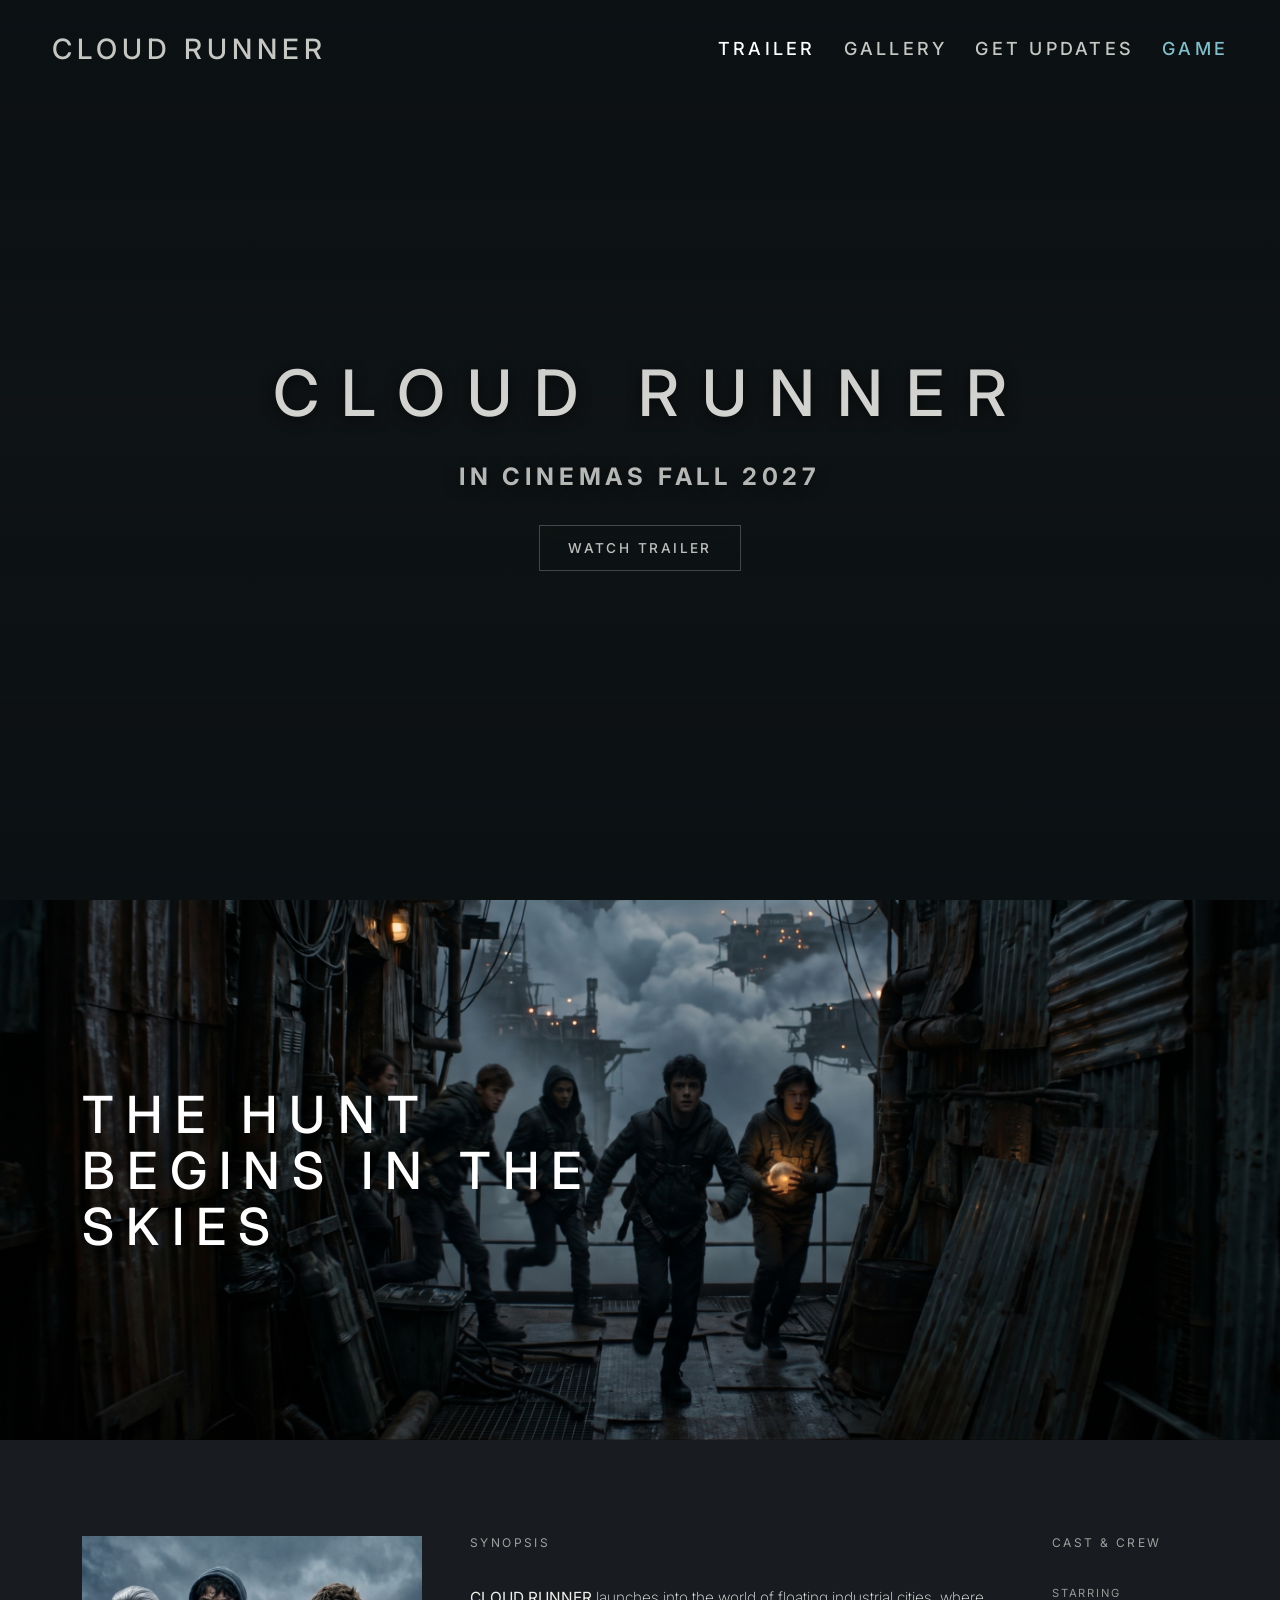
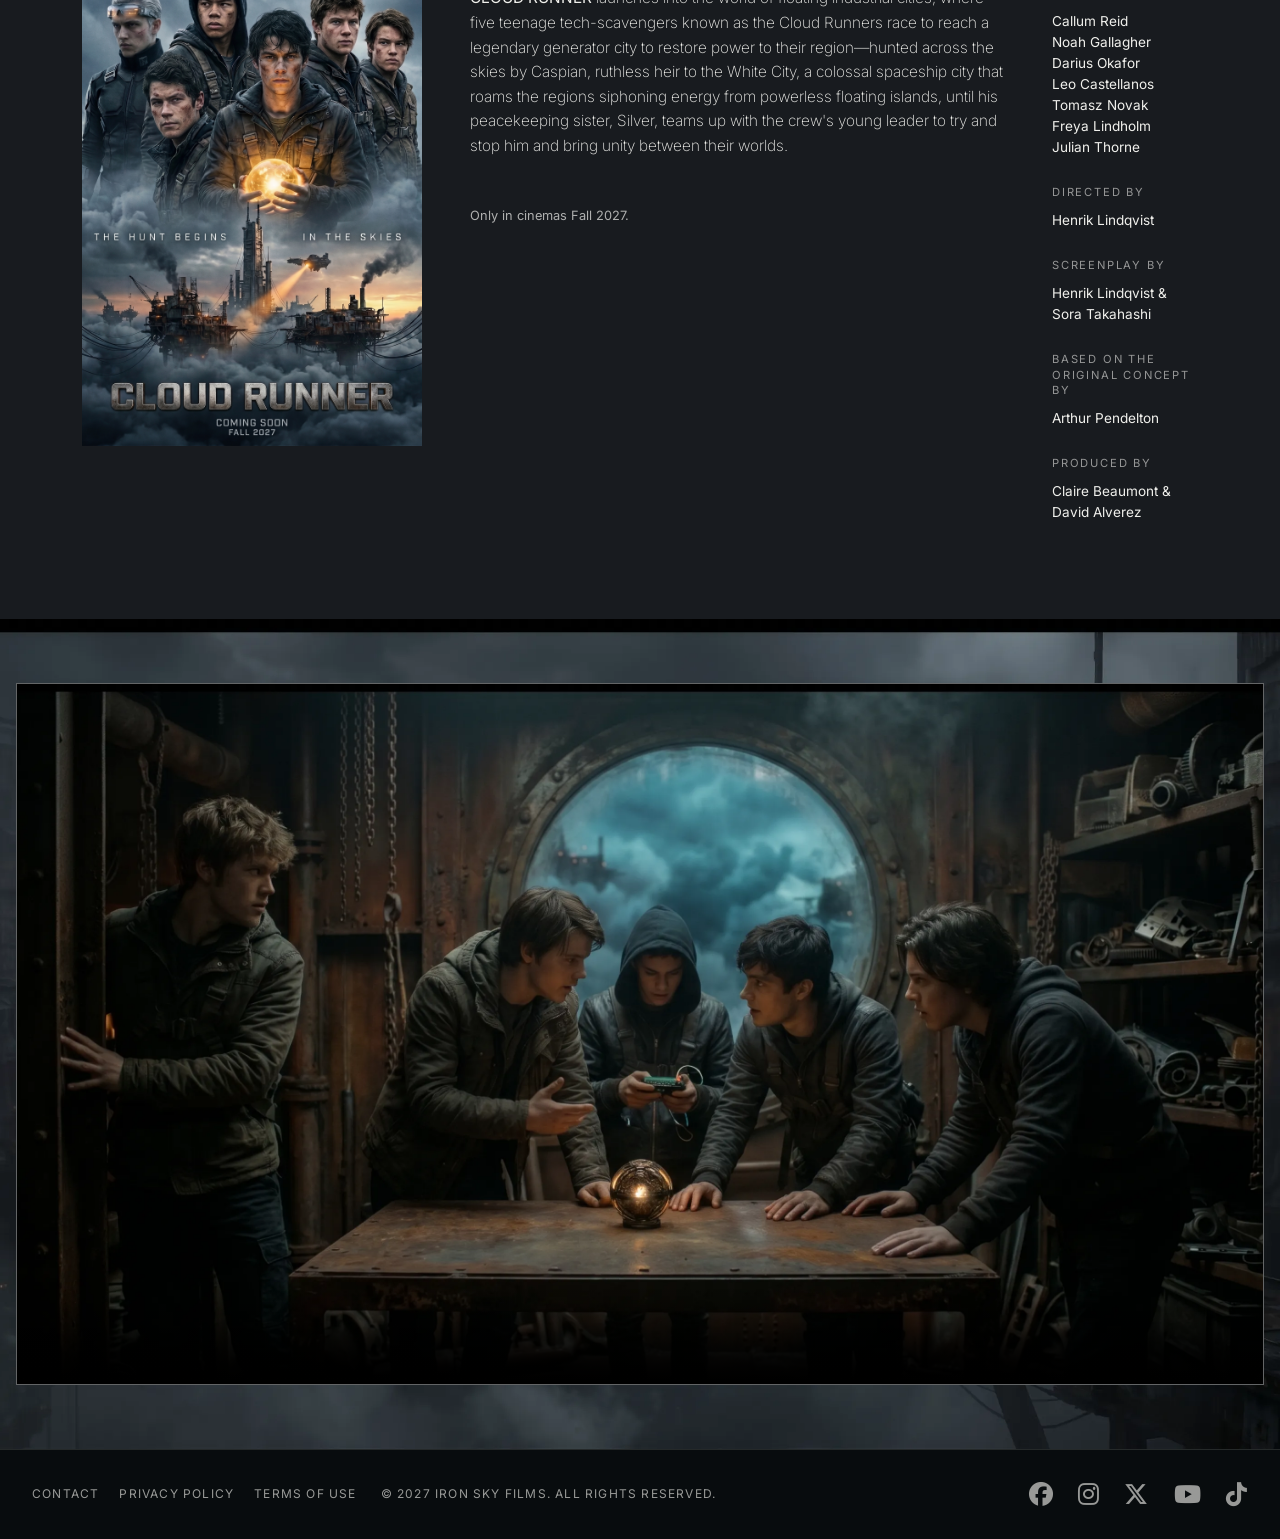
==== index.html @ b9fc321e "fix(index.html): update video source for homepage background" ====
<!doctype html>
<html lang="en">
  <head>
    <meta charset="utf-8" />
    <meta name="viewport" content="width=device-width, initial-scale=1.0" />
    <meta
      name="description"
      content="Cloud Runner is a thrilling film that takes you on an epic journey through the skies. Experience the adventure and excitement of running through clouds."
    />
    <!-- Bootstrap CSS Link -->
    <link
      href="https://cdn.jsdelivr.net/npm/bootstrap@5.3.8/dist/css/bootstrap.min.css"
      rel="stylesheet"
      integrity="sha384-sRIl4kxILFvY47J16cr9ZwB07vP4J8+LH7qKQnuqkuIAvNWLzeN8tE5YBujZqJLB"
      crossorigin="anonymous"
    />
    <!-- Custom CSS Stylesheet-->
    <link rel="stylesheet" href="assets/css/styles.css" />
    <link
      rel="stylesheet"
      href="https://cdnjs.cloudflare.com/ajax/libs/font-awesome/6.5.2/css/all.min.css"
    />
    <link
      rel="icon"
      type="image/svg+xml"
      href="assets/images/cloud-runner-svg.svg"
    />
    <title>Cloud Runner</title>
  </head>

  <body>
    <header class="hero">
      <nav
        class="navbar navbar-expand-lg navbar-dark bg-transparent cloud-navbar"
        aria-label="Primary navigation"
      >
        <div class="container-fluid cloud-navbar__inner">
          <a
            class="navbar-brand cloud-home"
            href="index.html"
            aria-label="Cloud Runner home"
          >
            CLOUD RUNNER
          </a>

          <button
            class="navbar-toggler"
            type="button"
            data-bs-toggle="collapse"
            data-bs-target="#mainNavigation"
            aria-controls="mainNavigation"
            aria-expanded="false"
            aria-label="Toggle navigation"
          >
            <span class="navbar-toggler-icon"></span>
          </button>

          <div class="collapse navbar-collapse" id="mainNavigation">
            <ul class="navbar-nav ms-auto align-items-lg-center">
              <li class="nav-item">
                <a
                  class="nav-link cloud-nav-link active"
                  href="#trailer"
                  aria-current="page"
                >
                  TRAILER
                </a>
              </li>
              <li class="nav-item">
                <a class="nav-link cloud-nav-link" href="gallery.html">
                  GALLERY
                </a>
              </li>
              <li class="nav-item">
                <a class="nav-link cloud-nav-link" href="updates.html">
                  GET UPDATES
                </a>
              </li>
              <li class="nav-item">
                <a
                  class="nav-link cloud-nav-link cloud-nav-link--game"
                  href="game.html"
                >
                  GAME
                </a>
              </li>
            </ul>
          </div>
        </div>
      </nav>

      <video autoplay muted loop playsinline class="trailer-video-bg">
        <source
          src="assets/videos/cloud-runner-video-background-header-home-page.mp4"
          type="video/mp4"
        />
        Your browser does not support the video tag.
      </video>

      <div class="hero-content">
        <h1>CLOUD RUNNER</h1>
        <br />
        <p>IN CINEMAS FALL 2027</p>
        <a class="btn btn-outline-light" href="#trailer"> WATCH TRAILER </a>
      </div>
    </header>

    <main>
      <section
        class="cinematic-banner"
        aria-labelledby="cinematic-banner-heading"
      >
        <div class="container d-flex align-items-center">
          <h2 id="cinematic-banner-heading">THE HUNT BEGINS IN THE SKIES</h2>
        </div>
      </section>

      <div class="film-details" id="film-details">
        <div class="container">
          <div class="row g-4 g-lg-5 align-items-start">
            <!-- Poster -->
            <div class="col-12 col-md-5 col-lg-4">
              <figure class="film-poster mb-0">
                <img
                  class="img-fluid w-100"
                  src="assets/images/cloud-runner-poster.jpg"
                  alt="Cloud Runner film poster"
                  loading="lazy"
                />
              </figure>
            </div>

            <!-- Synopsis -->
            <div class="col-12 col-md-7 col-lg-6">
              <section class="film-synopsis" aria-labelledby="synopsis-heading">
                <h2 class="details-eyebrow" id="synopsis-heading">Synopsis</h2>

                <p class="synopsis-copy">
                  <strong>CLOUD RUNNER</strong> launches into the world of floating
                  industrial cities, where five teenage tech-scavengers known as the
                  Cloud Runners race to reach a legendary generator city to
                  restore power to their region—hunted across the skies by
                  Caspian, ruthless heir to the White City, a colossal spaceship
                  city that roams the regions siphoning energy from powerless
                  floating islands, until his peacekeeping sister, Silver, teams
                  up with the crew's young leader to try and stop him and bring
                  unity between their worlds.
                </p>

                <p class="release-note">Only in cinemas Fall 2027.</p>
              </section>
            </div>

            <!-- Cast and crew -->
            <div class="col-12 col-lg-2">
              <section class="film-credits" aria-labelledby="credits-heading">
                <h2 class="details-eyebrow" id="credits-heading">
                  Cast &amp; Crew
                </h2>

                <dl class="credits-list">
                  <div class="credit">
                    <dt>Starring</dt>
                    <dd>
                      Callum Reid<br />
                      Noah Gallagher<br />
                      Darius Okafor<br />
                      Leo Castellanos<br />
                      Tomasz Novak<br />
                      Freya Lindholm<br />
                      Julian Thorne
                    </dd>
                  </div>

                  <div class="credit">
                    <dt>Directed by</dt>
                    <dd>Henrik Lindqvist</dd>
                  </div>

                  <div class="credit">
                    <dt>Screenplay by</dt>
                    <dd>
                      Henrik Lindqvist &amp; <br />
                      Sora Takahashi
                    </dd>
                  </div>

                  <div class="credit">
                    <dt>Based on the original concept by</dt>
                    <dd>Arthur Pendelton</dd>
                  </div>

                  <div class="credit">
                    <dt>Produced by</dt>
                    <dd>
                      Claire Beaumont &amp; <br />
                      David Alverez
                    </dd>
                  </div>
                </dl>
              </section>
            </div>
          </div>
        </div>
      </div>

      <section
        id="trailer"
        class="trailer-section"
        aria-label="Cloud Runner Official Teaser"
      >
        <div class="trailer-section_container mx-auto">
          <div class="ratio ratio-16x9">
            <video
              controls
              playsinline
              preload="metadata"
              poster="assets/images/cloud-runner-image-video-trailer-index-page.webp"
            >
              <source
                src="assets/videos/cloud-runner-video-placeholder-index-page.mp4"
                type="video/mp4"
              />
              Your browser does not support the video tag.
            </video>
          </div>
        </div>
      </section>
    </main>

    <footer class="site-footer">
      <div class="site-footer__inner">
        <div class="site-footer__left">
          <nav class="site-footer__nav" aria-label="Footer navigation">
            <a href="#contact">CONTACT</a>
            <a href="#privacy">PRIVACY POLICY</a>
            <a href="#terms">TERMS OF USE</a>
          </nav>
          <p class="site-footer__copyright">
            © 2027 IRON SKY FILMS. ALL RIGHTS RESERVED.
          </p>
        </div>

        <nav class="site-footer__social" aria-label="Social media links">
          <a
            href="https://www.facebook.com/"
            target="_blank"
            rel="noopener noreferrer"
            aria-label="Facebook"
          >
            <i class="fa-brands fa-facebook"></i>
          </a>
          <a
            href="https://www.instagram.com/"
            target="_blank"
            rel="noopener noreferrer"
            aria-label="Instagram"
          >
            <i class="fa-brands fa-instagram"></i>
          </a>
          <a
            href="https://x.com/"
            target="_blank"
            rel="noopener noreferrer"
            aria-label="X"
          >
            <i class="fa-brands fa-x-twitter"></i>
          </a>
          <a
            href="https://www.youtube.com/"
            target="_blank"
            rel="noopener noreferrer"
            aria-label="YouTube"
          >
            <i class="fa-brands fa-youtube"></i>
          </a>
          <a
            href="https://www.tiktok.com/"
            target="_blank"
            rel="noopener noreferrer"
            aria-label="TikTok"
          >
            <i class="fa-brands fa-tiktok"></i>
          </a>
        </nav>
      </div>
    </footer>

    <script src="https://cdn.jsdelivr.net/npm/bootstrap@5.3.3/dist/js/bootstrap.bundle.min.js"></script>
  </body>
</html>
---- assets/css/styles.css ----
/* Fonts */
@import url("https://fonts.googleapis.com/css2?family=Inter:ital,opsz,wght@0,14..32,100..900;1,14..32,100..900&display=swap");

/* Global & Variables */

html {
  scroll-behavior: smooth;
}

html,
body {
  min-height: 100%;
}

body {
  margin: 0;
  background-color: #101416;
  font-family: "Inter", sans-serif;
}

h1,
h2,
h3,
h4,
h5,
h6,
.navbar,
.nav-link {
  margin: 0;
  font-family: "Inter", sans-serif !important;
}

/* Navigation & Header */

/* Keep the navbar above the hero content */
.hero .navbar {
  position: absolute;
  top: 0;
  right: 0;
  left: 0;
  z-index: 2;
  padding: 1.25rem 2.5rem;
}

.cloud-navbar .navbar-nav {
  gap: 1.75rem;
}

.cloud-nav-link {
  padding: 0 !important;
  color: rgba(240, 240, 236, 0.82) !important;
  font-size: 1.125rem;
  font-weight: 500;
  letter-spacing: 0.18em;
  line-height: 2.5rem;
  text-transform: uppercase;
  white-space: nowrap;
  transition: color 180ms ease;
}

.cloud-nav-link:hover,
.cloud-nav-link:focus-visible,
.cloud-nav-link.active {
  color: #ffffff !important;
}

.cloud-nav-link.cloud-nav-link--game,
.cloud-nav-link.cloud-nav-link--game:hover,
.cloud-nav-link.cloud-nav-link--game:focus-visible,
.cloud-nav-link.cloud-nav-link--game.active {
  color: #82bdca !important;
}

.cloud-nav-link.cloud-nav-link--game:hover,
.cloud-nav-link.cloud-nav-link--game:focus-visible {
  color: #82bdca !important;
}

.cloud-home {
  font-family: "Inter", sans-serif !important;
  font-size: 1.75rem;
  font-weight: 500;
  padding-block: 0.5rem;
  letter-spacing: 0.18em;
  color: rgba(240, 240, 236, 0.82) !important;
  text-transform: uppercase;
  transition: color 180ms ease;
}

.cloud-home:hover,
.cloud-home:focus-visible {
  color: #ffffff !important;
}

/* Frosted glass burger button */
.cloud-navbar .navbar-toggler {
  border-radius: 0;
  border: 1px solid rgba(255, 255, 255, 0.55);
  background: rgba(15, 20, 25, 0.45);
  backdrop-filter: blur(8px);
  -webkit-backdrop-filter: blur(8px);
  padding: 0.4rem 0.6rem;
  transition:
    background-color 0.25s ease,
    border-color 0.25s ease;
  flex-shrink: 0;
}

.cloud-navbar .navbar-toggler:hover,
.cloud-navbar .navbar-toggler:focus {
  border-color: rgba(255, 255, 255, 0.9);
  background: rgba(15, 20, 25, 0.65);
  box-shadow: none;
}
/* Index Page */

.hero {
  position: relative;
  display: flex;
  min-height: 100vh;
  min-height: 100svh;
  height: 100vh;
  min-height: 500px;
  align-items: center;
  justify-content: center;
  overflow: hidden;
}

/* Dark gradient overlay sitting on top of the video */
.hero:after {
  content: "";
  position: absolute;
  inset: 0;
  background: linear-gradient(
    180deg,
    rgba(5, 12, 15, 0.38) 0%,
    rgba(5, 12, 15, 0.12) 45%,
    rgba(5, 12, 15, 0.42) 100%
  );
  z-index: 1;
  pointer-events: none;
}

/* Background Video Styling */
.trailer-video-bg {
  position: absolute;
  inset: 0;
  width: 100%;
  height: 100%;
  object-fit: cover;
  z-index: 0;
}

/* Center title, subtitle, and CTA */
.hero-content {
  position: relative;
  z-index: 1;
  display: flex;
  width: min(90%, 900px);
  flex-direction: column;
  align-items: center;
  justify-content: center;
  margin-top: 2rem;
  text-align: center;
  color: #f0f0ec;
  width: 100%;
  max-width: 100%;
  padding-inline: 1rem;
  box-sizing: border-box;
}

.hero-content h1,
.hero-content p {
  text-shadow: 0 2px 14px rgba(0, 0, 0, 0.65);
}

.hero-content h1 {
  margin: 0 0 0.65rem;
  color: #f0f0ec;
  font-size: clamp(2.2rem, 5vw, 4.2rem);
  font-weight: 500;
  line-height: 1;
  letter-spacing: 0.35em;
  margin-right: -0.35em;
  text-transform: uppercase;
  white-space: nowrap;
}

.hero-content p {
  margin: 0 0 2rem;
  color: rgba(240, 240, 236, 0.9);
  font-size: 1.5rem;
  font-weight: 700;
  line-height: 1.4;
  letter-spacing: 0.2em;
  text-transform: uppercase;
}

.film-details {
  padding: 6rem 0;
  background-color: #181b1f;
  color: #f0f0ec;
}

.film-poster {
  display: flex;
  flex-direction: column;
  justify-content: center;
  align-items: center;
  height: 100%;
}

.film-poster img {
  display: block;
  width: 100%;
  height: auto;
  aspect-ratio: 2 / 3;
  object-fit: cover;
}

.details-eyebrow {
  margin: 0 0 2.25rem;
  color: rgba(240, 240, 236, 0.62);
  font-size: 0.75rem;
  font-weight: 400;
  line-height: 1.2;
  letter-spacing: 0.2em;
  text-transform: uppercase;
}

.synopsis-copy {
  max-width: 100%;
  margin: 0;
  color: #f0f0ec;
  font-size: clamp(0.95rem, 1.2vw, 1.15rem);
  font-weight: 200;
  line-height: 1.6;
}

.release-note {
  margin: 3rem 0 0;
  color: rgba(240, 240, 236, 0.7);
  font-size: 0.8rem;
  line-height: 1.5;
}

.credits-list {
  margin: 0;
}

.credit {
  margin-bottom: 1.7rem;
}

.credit:last-child {
  margin-bottom: 0;
}

.credit dt {
  margin-bottom: 0.55rem;
  color: rgba(240, 240, 236, 0.58);
  font-size: 0.7rem;
  font-weight: 400;
  line-height: 1.4;
  letter-spacing: 0.16em;
  text-transform: uppercase;
}

.credit dd {
  max-width: 24rem;
  margin: 0;
  color: #f0f0ec;
  font-size: 0.85rem;
  font-weight: 400;
  line-height: 1.55;
  overflow-wrap: anywhere;
}

.trailer-banner {
  position: relative;
  display: flex;
  min-height: 85vh;
  align-items: center;
  justify-content: center;
  overflow: hidden;
  background-image:
    linear-gradient(180deg, rgba(5, 12, 15, 0.62), rgba(5, 12, 15, 0.72)),
    url("../images/cloud-runner-image-feature-banner-index-page.webp");
  background-position: center;
  background-size: cover;
  background-repeat: no-repeat;
}

.trailer-content {
  position: relative;
  z-index: 1;
  display: flex;
  flex-direction: column;
  align-items: center;
  text-align: center;
}

.trailer-label {
  margin: 1.5rem 0 0;
  color: #f0f0ec;
  font-size: 0.75rem;
  font-weight: 400;
  line-height: 1.4;
  letter-spacing: 0.25em;
  text-transform: uppercase;
}

.cinematic-banner {
  position: relative;
  display: flex;
  min-height: 60vh;
  align-items: center;
  overflow: hidden;
  background-image: url("../images/cloud-runner-hero-image-1-index-page.jpeg");
  background-position: center bottom 5%;
  background-size: cover;
  background-repeat: no-repeat;
}

.cinematic-banner .container {
  position: relative;
  z-index: 1;
}

.cinematic-banner h2 {
  max-width: 550px;
  margin: 0;
  color: #ffffff;
  font-size: clamp(1.8rem, 4vw, 3.4rem);
  font-weight: 500;
  line-height: 1.1;
  letter-spacing: 0.24em;
  text-transform: uppercase;
}

/* Get Updates Page */

.updates-hero {
  /* min-height: 60vh; */
  height: 100vh;
  min-height: 100svh;
  background-image: url("../images/cloud-runner-hero-image-updates-page.webp");
  background-position: center;
  background-size: 115% auto;
  background-repeat: no-repeat;
}

.updates-hero .hero-content p {
  max-width: 42rem;
  margin-bottom: 0;
  font-size: 1.5rem;
  font-weight: 400;
  letter-spacing: 0.04em;
  line-height: 1.7;
  text-transform: none;
}

.updates-main {
  background-color: #181b1f;
  color: #f0f0ec;
}

.updates-form-wrapper {
  width: min(90%, 600px);
  margin: 0 auto;
  padding: 3rem 0 3rem;
}

.updates-form label,
.updates-form legend {
  display: block;
  margin-bottom: 0.9rem;
  color: rgba(240, 240, 236, 0.72);
  font-size: 1rem;
  font-weight: 400;
  letter-spacing: 0.16em;
  text-transform: uppercase;
}

.updates-form input[type="text"],
.updates-form input[type="email"],
.updates-form input[type="tel"],
.updates-form select {
  width: 100%;
  min-height: 2.3rem;
  padding: 0.35rem 0.75rem;
  border: 1px solid rgba(240, 240, 236, 0.3);
  border-radius: 0;
  outline: 0;
  background-color: #101214;
  color: #f0f0ec;
  font-size: 0.8rem;
}

.updates-form input:focus,
.updates-form select:focus {
  border-color: #f0f0ec;
  box-shadow: none;
}

.updates-form select option {
  background-color: #101214;
  color: #f0f0ec;
}

.updates-form select {
  appearance: none;
  -webkit-appearance: none;
  padding-right: 2.5rem;
}

.updates-form fieldset {
  padding: 0;
  border: 0;
}

.updates-checkbox {
  display: flex !important;
  align-items: center;
  gap: 0.7rem;
  margin-bottom: 0.8rem !important;
  color: #f0f0ec !important;
  letter-spacing: 0.04em !important;
  text-transform: none !important;
}

.updates-checkbox--consent {
  align-items: flex-start !important;
}

.updates-checkbox--consent input[type="checkbox"] {
  margin-top: 0.25rem;
  flex-shrink: 0;
}

.updates-checkbox input {
  accent-color: #f0f0ec;
}

.updates-submit {
  padding: 0.7rem 1rem;
  border-radius: 0;
  font-size: 0.7rem;
  letter-spacing: 0.18em;
}

.updates-form button[type="submit"] {
  border: 1px solid #f0f0ec;
  background-color: #f0f0ec;
  color: #101214;
  transition:
    background-color 0.2s ease,
    color 0.2s ease;
}

.updates-form button[type="submit"]:hover,
.updates-form button[type="submit"]:focus-visible {
  border: 1px solid #f0f0ec;
  background-color: #101214;
  color: #f0f0ec;
}

/* .updates-submit:hover{
  background-color: #f0f0ec;
  color: #101416;
} */

.updates-confirmation {
  margin: 1.5rem 0 0;
  color: #f0f0ec;
  font-size: 0.7rem;
  letter-spacing: 0.18em;
  text-transform: uppercase;
}

.updates-disclaimer {
  margin-top: 0.8rem;
  margin-bottom: 0;
  color: #f0f0ec;
  font-size: 0.85rem;
  line-height: 1.5;
  letter-spacing: 0.04em;
}

.updates-checkbox > span {
  font-size: 0.85rem;
  line-height: 1.5;
  letter-spacing: 0.04em;
}

/* Gallery Page */

.gallery-hero {
  height: 60vh;
  min-height: 60vh;
  overflow: hidden;
  background-image:
    linear-gradient(rgba(16, 18, 20, 0.22), rgba(16, 18, 20, 0.22)),
    url("../images/cloud-runner-hero-image-gallery-page.webp");
  background-position: center 88%;
  background-size: cover;
  background-repeat: no-repeat;
}

@media (max-width: 767.98px) {
  .gallery-hero {
    background-position: center 28%;
    background-size: cover;
  }
}

.gallery-scroll-track {
  scroll-snap-type: x proximity;
  scroll-behavior: smooth;
  scrollbar-width: none;
  -webkit-overflow-scrolling: touch;
}

.gallery-scroll-track::-webkit-scrollbar {
  display: none;
}

.gallery-card {
  position: relative;
  flex: 0 0 85%;
  overflow: hidden;
  scroll-snap-align: start;
  border: 1px solid rgba(240, 240, 236, 0.15);
  background-color: #101214;
}

.gallery-card img {
  display: block;
  width: 100%;
  aspect-ratio: 16 / 9;
  object-fit: cover;
  transition: transform 0.35s ease;
}

.gallery-card:hover img {
  transform: scale(1.03);
}

@media (min-width: 768px) {
  .gallery-card {
    flex: 0 0 38%;
  }
}

/* Thank You Page */

.updates-hero-thank-you {
  /* min-height: 60vh; */
  height: 100vh;
  min-height: 100svh;
  background-image: url("../images/cloud-runner-hero-image-background-thank-you-page.webp");
  background-position: center;
  background-size: 118% auto;
  background-repeat: no-repeat;
}

/* Footer & Shared Components */

.hero-content .btn {
  padding: 0.85rem 1.75rem;
  border: 1px solid rgba(240, 240, 236, 0.3);
  border-radius: 0;
  background-color: rgba(16, 20, 22, 0.4);
  backdrop-filter: blur(8px);
  color: #f0f0ec;
  font-size: 0.85rem;
  font-weight: 500;
  letter-spacing: 0.18em;
  line-height: 1.2;
  text-transform: uppercase;
  transition:
    color 180ms ease,
    background-color 180ms ease,
    border-color 180ms ease;
}

.hero-content .btn:hover,
.hero-content .btn:focus-visible {
  color: #101416;
  background-color: #f0f0ec;
  border-color: #f0f0ec;
}

.trailer-play {
  position: relative;
  display: grid;
  width: 66px;
  height: 66px;
  place-items: center;
  padding: 0;
  border: 1px solid rgba(240, 240, 236, 0.7);
  border-radius: 50%;
  background: transparent;
  color: #f0f0ec;
  cursor: pointer;
  transition:
    transform 180ms ease,
    opacity 180ms ease;
}

.trailer-play::before {
  position: absolute;
  inset: 5px;
  border: 1px solid #f0f0ec;
  border-radius: 50%;
  content: "";
}

.trailer-play__icon {
  position: relative;
  z-index: 1;
  width: 0;
  height: 0;
  margin-left: 3px;
  border-top: 6px solid transparent;
  border-bottom: 6px solid transparent;
  border-left: 9px solid #f0f0ec;
  transition: transform 180ms ease;
}

.trailer-play:hover,
.trailer-play:focus-visible {
  transform: scale(1.06);
}

.trailer-play:hover .trailer-play__icon,
.trailer-play:focus-visible .trailer-play__icon {
  transform: scale(1.12);
}

.trailer-play:focus-visible {
  outline: 2px solid #f0f0ec;
  outline-offset: 5px;
}

.site-footer {
  width: 100%;
  padding: 2rem 0;
  border-top: 1px solid rgba(240, 240, 236, 0.12);
  background-color: #080c0e;
  color: rgba(240, 240, 236, 0.62);
}

.site-footer__inner {
  display: flex;
  align-items: center;
  justify-content: space-between;
  gap: 1.5rem;
  padding: 0 2rem;
}

.site-footer__copyright,
.site-footer__nav a,
.site-footer__social a {
  color: rgba(240, 240, 236, 0.62);
  font-size: 0.75rem;
  font-weight: 400;
  line-height: 1.4;
  letter-spacing: 0.1em;
  text-transform: uppercase;
}

.site-footer__copyright {
  margin: 0;
}

.site-footer__nav,
.site-footer__social {
  display: flex;
  align-items: center;
  gap: 1.5rem;
}

.site-footer__nav a,
.site-footer__social a {
  text-decoration: none;
  transition: color 180ms ease;
}

.site-footer__nav a:hover,
.site-footer__nav a:focus-visible,
.site-footer__social a:hover,
.site-footer__social a:focus-visible {
  color: #f0f0ec;
}

.site-footer__nav a:focus-visible,
.site-footer__social a:focus-visible {
  outline: 1px solid #f0f0ec;
  outline-offset: 4px;
}

.site-footer__left {
  display: flex;
  flex-direction: row;
  align-items: center;
  gap: 1.5rem;
  flex-wrap: nowrap;
}

.site-footer__nav {
  display: flex;
  flex-direction: row;
  align-items: center;
  gap: 1.25rem;
  white-space: nowrap;
}

/* Media Queries */

/* Tablet & small laptops (below 992px) */
@media (max-width: 991.98px) {
  .film-details {
    padding: 4.5rem 0;
  }

  .film-poster {
    max-width: 32rem;
    margin-right: auto;
    margin-left: auto;
  }

  .details-eyebrow {
    margin-bottom: 1.5rem;
  }

  .release-note {
    margin-top: 2rem;
  }

  .film-credits {
    text-align: center;
  }

  .credits-list {
    display: flex;
    flex-direction: column;
    align-items: center;
    gap: 1.5rem;
  }

  .release-note {
    text-align: center;
  }

  .gallery-carousel-container {
    width: 100%;
    padding-inline: 1rem;
  }

  .gallery-carousel .carousel-inner,
  .gallery-carousel .carousel-item,
  .gallery-carousel .carousel-item img {
    height: auto;
  }

  .gallery-carousel .carousel-item img {
    aspect-ratio: 16 / 10;
  }

  .gallery-carousel .carousel-control-prev,
  .gallery-carousel .carousel-control-next {
    width: 3.25rem;
  }

  .gallery-carousel .carousel-control-prev {
    left: 0;
  }

  .gallery-carousel .carousel-control-next {
    right: 0;
  }
}

/* Mobile landscape & small tablets (below 768px) */
@media (max-width: 767.98px) {
  .hero .navbar {
    width: 100%;
    padding-inline: 1rem;
    box-sizing: border-box;
  }

  .cloud-navbar__inner {
    width: 100%;
    min-width: 0;
    padding-inline: 0;
    gap: 0.5rem;
  }

  .cloud-home {
    min-width: 0;
    margin-right: 0.5rem;
    font-size: clamp(0.9rem, 4.5vw, 1.1rem);
    letter-spacing: 0.1em;
    white-space: nowrap;
  }

  .cloud-navbar .navbar-toggler {
    flex-shrink: 0;
  }

  .hero-content {
    width: 100%;
    max-width: 100%;
    padding-inline: 1rem;
    box-sizing: border-box;
  }
  .site-footer {
    padding: 1.75rem 0;
  }

  .cinematic-banner {
    align-items: flex-start;
    padding-top: 7.5rem;
  }

  .cinematic-banner .container {
    justify-content: center;
  }

  .cinematic-banner h2 {
    width: 100%;
    font-size: 2rem;
    letter-spacing: 0.18em;
    padding-left: 0.18em;
    text-align: center;
  }

  .trailer-section {
    padding: 4.5rem 0;
  }
  .hero-content p {
    font-size: 0.95rem;
    font-weight: 650;
    letter-spacing: 0.28em;
    opacity: 0.9;
  }

  .site-footer__inner {
    flex-direction: column;
    justify-content: center;
    text-align: center;
  }

  .site-footer__nav,
  .site-footer__social {
    justify-content: center;
    flex-wrap: wrap;
  }

  .site-footer__left {
    flex-direction: row;
    justify-content: center;
    flex-wrap: wrap;
    text-align: center;
  }

  .updates-hero {
    min-height: 100svh;
    height: auto;
    background-size: cover;
    background-position: center;
    padding-inline: 1.25rem;
  }

  .updates-hero .hero-content {
    width: 100%;
    padding-inline: 1.5rem;
  }

  .updates-hero .hero-content h1 {
    font-size: 1.45rem;
    letter-spacing: 0.14em;
    line-height: 1.3;
  }

  .updates-hero .hero-content p {
    font-size: 0.9375rem;
    max-width: 22rem;
    margin-inline: auto;
  }

  .gallery-carousel-container {
    width: 100%;
    padding-inline: 1rem;
  }

  .gallery-mobile-list {
    display: grid;
  }

  .gallery-mobile-list article {
    width: 100%;
    color: #f0f0ec;
  }

  .gallery-mobile-list img {
    display: block;
    width: 100%;
    height: 100%;
    aspect-ratio: 16 / 9;
    object-fit: cover;
    object-position: center;
    transform: scale(1.35);
    transform-origin: center;
    border: 0;
    box-shadow: none;
    overflow: hidden;
  }

  .gallery-carousel .carousel-inner,
  .gallery-carousel .carousel-item,
  .gallery-carousel .carousel-item img {
    height: auto;
  }
}

.trailer-section {
  position: relative;
  padding: clamp(2rem, 5vw, 4rem) 0;
  overflow: hidden;
  background-image: url("../images/cloud-runner-image-background-video-trailer-index-page.webp");
  background-position: center;
  background-size: cover;
  background-repeat: no-repeat;
}

.trailer-section_container {
  width: min(100% - 2rem, 1280px);
  max-width: 1280px;
  margin-inline: auto;
}

.trailer-section .ratio {
  overflow: hidden;
  background-color: #101214;
}

.trailer-section video {
  display: block;
  width: 100%;
  height: 100%;
  object-fit: cover;
  border: 1px solid rgba(255, 255, 255, 0.35);
  box-shadow: 0 1.5rem 3rem rgba(0, 0, 0, 0.85);
}

/* Mobile portrait (below 576px) */
@media (max-width: 575.98px) {
  .cloud-navbar .navbar-brand {
    font-size: 0.95rem;
    letter-spacing: 0.14em;
  }

  .cloud-navbar .nav-link {
    font-size: 0.8rem;
  }

  .hero-content h1 {
    font-size: clamp(2rem, 6.8vw, 2.2rem);
    letter-spacing: 0.16em;
    margin-right: -0.16em;
  }

  .hero-content p {
    font-size: 0.7rem;
    letter-spacing: 0.14em;
  }

  .cloud-navbar .navbar-nav {
    gap: 1rem;
  }

  .trailer-banner {
    min-height: 60vh;
  }

  .trailer-label {
    max-width: 90vw;
    font-size: 0.65rem;
    letter-spacing: 0.18em;
  }

  .cinematic-banner {
    align-items: flex-start;
    padding-top: 3.5rem;
  }

  .cinematic-banner .container {
    justify-content: center;
  }

  .cinematic-banner h2 {
    width: 100%;
    font-size: 2rem;
    letter-spacing: 0.18em;
    padding-top: 6rem;
    padding-left: 0.18em;
    text-align: center;
  }

  .film-details {
    padding: 2.5rem 0;
  }

  .gallery-carousel-tag {
    font-size: 1.25rem;
    padding: 0.35rem 0.55rem;
  }

  .gallery-carousel-editorial h3 {
    font-size: 1.25rem;
  }

  .gallery-carousel-editorial p {
    font-size: 0.875rem;
  }
}

.site-footer__social i {
  font-size: 1.5rem;
}

.game-hero .hero-content h1,
.game-hero .hero-content .btn {
  color: #82bdca;
}

.game-hero .hero-content .btn:hover,
.game-hero .hero-content .btn:focus-visible {
  color: #82bdca;
}

.gallery-navbar-header {
  position: relative;
  z-index: 10;
  background-color: #101416;
}

.gallery-navbar-header .navbar {
  padding: 1.25rem 2.5rem;
}

.gallery-carousel-container {
  width: min(1360px, 86vw);
  max-width: 1360px;
  margin-inline: auto;
  padding-inline: 0;
}

.gallery-carousel,
.gallery-carousel .carousel-inner,
.gallery-carousel .carousel-item,
.gallery-carousel .carousel-item img {
  width: 100%;
}

.gallery-carousel .carousel-inner,
.gallery-carousel .carousel-item {
  overflow: hidden;
}

.gallery-carousel .carousel-item {
  aspect-ratio: 16 / 9;
  overflow: hidden;
}

.gallery-carousel .carousel-item img {
  display: block;
  width: 100%;
  height: 100%;
  object-fit: cover;
  object-position: center;
  transform: scale(1.25);
  transform-origin: center;
}

.gallery-carousel .carousel-control-prev,
.gallery-carousel .carousel-control-next {
  top: 0;
  bottom: 0;
  width: 4.5rem;
  opacity: 1;
}

.gallery-carousel .carousel-control-prev {
  left: 0;
}

.gallery-carousel .carousel-control-next {
  right: 0;
}

.gallery-carousel__indicators {
  position: static;
  justify-content: center;
  margin: 1.5rem 0 0;
  gap: 0.55rem;
}

.gallery-carousel__indicators [data-bs-target] {
  width: 2.5rem;
  height: 2px;
  margin: 0;
  border: 0;
  border-radius: 0;
  background-color: rgba(240, 240, 236, 0.42);
  text-indent: -9999px;
}

.gallery-carousel__indicators .active {
  background-color: #f0f0ec;
}

.gallery-carousel .carousel-item {
  position: relative;
  overflow: hidden;
}

.gallery-carousel .carousel-item::after {
  content: "";
  position: absolute;
  z-index: 1;
  inset: 0;
  background: linear-gradient(
    90deg,
    rgba(5, 12, 15, 0.78) 0%,
    rgba(5, 12, 15, 0.48) 38%,
    rgba(5, 12, 15, 0.08) 72%,
    rgba(5, 12, 15, 0) 100%
  );
  pointer-events: none;
}

.gallery-carousel-editorial {
  position: absolute;
  z-index: 2;
  top: 50%;
  left: clamp(2.5rem, 6vw, 6rem);
  width: min(42ch, 48%);
  transform: translateY(-50%);
  color: #f0f0ec;
  pointer-events: none;
}

.gallery-carousel-tag {
  display: inline-block;
  margin-bottom: 1.25rem;
  border: 1px solid rgba(240, 240, 236, 0.72);
  padding: 0.45rem 0.7rem;
  color: #f0f0ec;
  font-size: 0.7rem;
  font-weight: 500;
  letter-spacing: 0.16em;
  line-height: 1;
  text-transform: uppercase;
}

.gallery-mobile-tag {
  display: inline-block;
  font-size: 0.75rem;
  margin-top: 0.85rem;
  margin-bottom: 0.35rem;
}

.gallery-mobile-list h3 {
  font-size: 1.5rem;
  text-transform: uppercase;
  line-height: 1.2;
  margin-bottom: 0.5rem;
}

.gallery-mobile-list p {
  font-size: 0.95rem;
  line-height: 1.6;
  margin-bottom: 0;
}

.gallery-mobile-list article {
  width: 100%;
  margin-bottom: 2.25rem;
  overflow: hidden;
  color: #f0f0ec;
}

.gallery-carousel-editorial h3 {
  margin: 0 0 0.9rem;
  color: #f0f0ec;
  font-size: clamp(2rem, 4vw, 4.25rem);
  font-weight: 700;
  line-height: 1;
  letter-spacing: 0.08em;
  text-transform: uppercase;
}

.gallery-carousel-editorial p {
  max-width: 42ch;
  margin: 0;
  color: #f0f0ec;
  font-size: clamp(0.9rem, 1.2vw, 1.05rem);
  line-height: 1.6;
}

.gallery-carousel {
  border: 0;
  box-shadow: none;
}

.gallery-carousel .carousel-inner {
  overflow: hidden;
  border: 1px solid rgba(255, 255, 255, 0.35);
  box-shadow: 0 1.5rem 3rem rgba(0, 0, 0, 0.85);
}

@media (max-width: 767.98px) {
  .cloud-navbar .navbar-collapse.show,
  .cloud-navbar .navbar-collapse.collapsing {
    background: rgba(8, 12, 14, 0.92);
  }

  .cloud-navbar .navbar-collapse.show .cloud-nav-link.cloud-nav-link--game,
  .cloud-navbar .navbar-collapse.show .cloud-nav-link.cloud-nav-link--game:hover,
  .cloud-navbar .navbar-collapse.show .cloud-nav-link.cloud-nav-link--game:focus-visible,
  .cloud-navbar .navbar-collapse.show .cloud-nav-link.cloud-nav-link--game.active {
    color: #82bdca !important;
  }
}
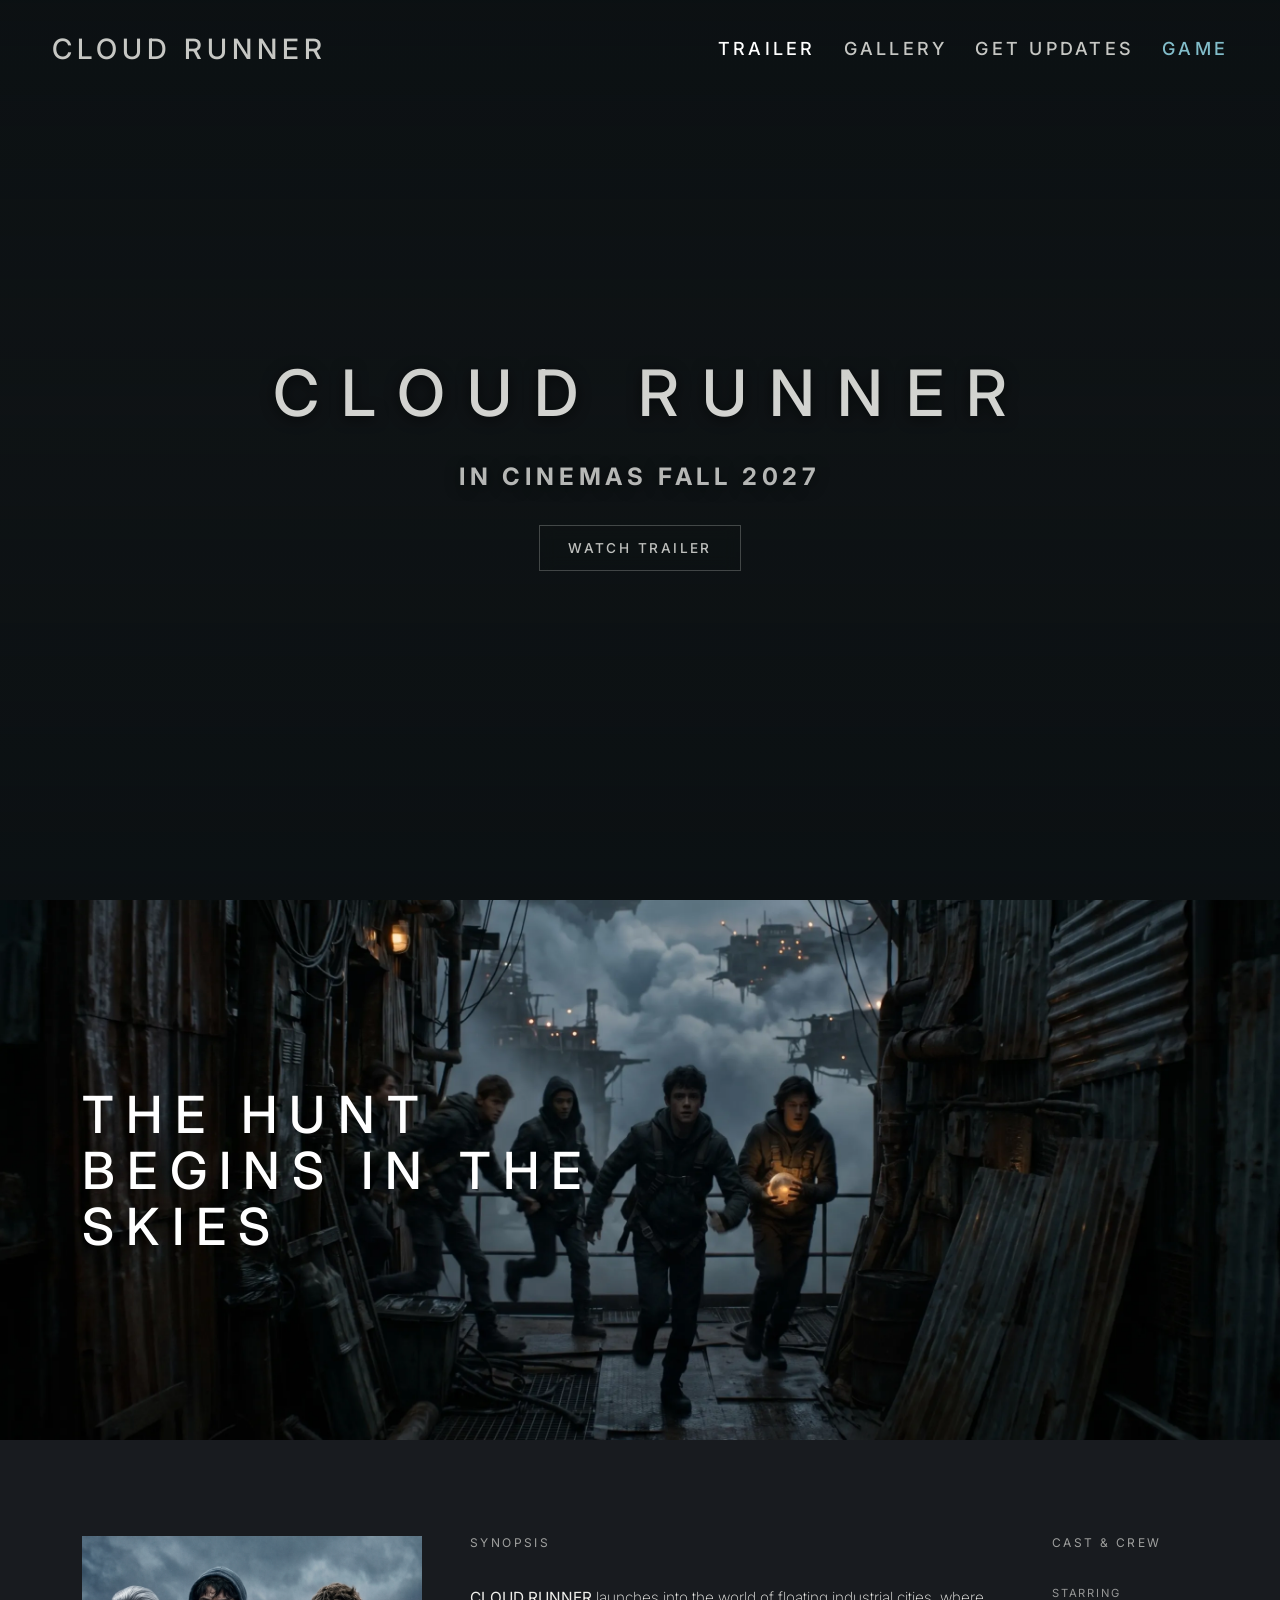
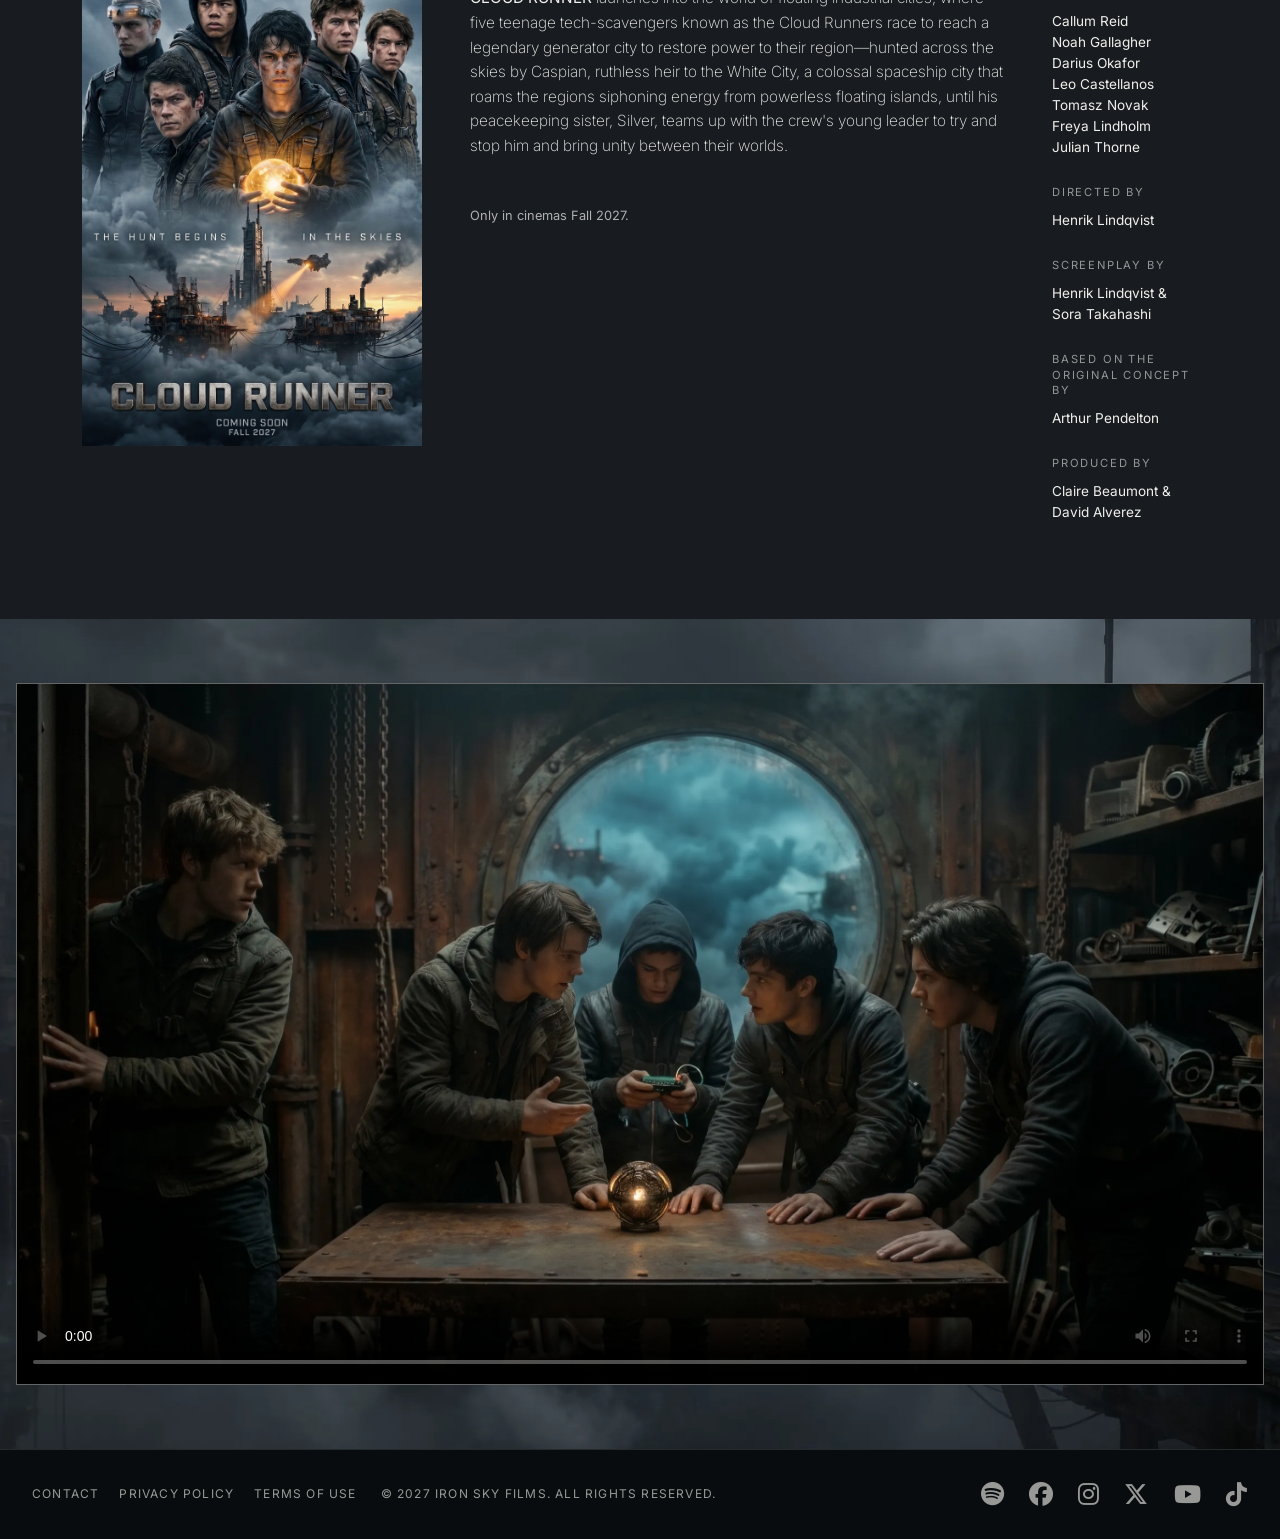
==== commit 4604b280: "fix(social): add Spotify link to footer across multiple pages" ====
--- a/index.html
+++ b/index.html
@@ -242,6 +242,15 @@
         </div>
 
         <nav class="site-footer__social" aria-label="Social media links">
+           <a
+            href="https://www.spotify.com/"
+            target="_blank"
+            rel="noopener noreferrer"
+            aria-label="Spotify"
+          >
+            <i class="fa-brands fa-spotify"></i>
+          </a>
+        
           <a
             href="https://www.facebook.com/"
             target="_blank"
--- a/assets/css/styles.css
+++ b/assets/css/styles.css
@@ -276,21 +276,6 @@
   overflow-wrap: anywhere;
 }
 
-.trailer-banner {
-  position: relative;
-  display: flex;
-  min-height: 85vh;
-  align-items: center;
-  justify-content: center;
-  overflow: hidden;
-  background-image:
-    linear-gradient(180deg, rgba(5, 12, 15, 0.62), rgba(5, 12, 15, 0.72)),
-    url("../images/cloud-runner-image-feature-banner-index-page.webp");
-  background-position: center;
-  background-size: cover;
-  background-repeat: no-repeat;
-}
-
 .trailer-content {
   position: relative;
   z-index: 1;
@@ -316,7 +301,7 @@
   min-height: 60vh;
   align-items: center;
   overflow: hidden;
-  background-image: url("../images/cloud-runner-hero-image-1-index-page.jpeg");
+  background-image: url("../images/cloud-runner-image-feature-banner-index-page.webp");
   background-position: center bottom 5%;
   background-size: cover;
   background-repeat: no-repeat;
@@ -501,7 +486,7 @@
   overflow: hidden;
   background-image:
     linear-gradient(rgba(16, 18, 20, 0.22), rgba(16, 18, 20, 0.22)),
-    url("../images/cloud-runner-hero-image-gallery-page.webp");
+    url("../images/cloud-runner-image-background-header-gallery-page.webp");
   background-position: center 88%;
   background-size: cover;
   background-repeat: no-repeat;
@@ -929,7 +914,7 @@
   position: relative;
   padding: clamp(2rem, 5vw, 4rem) 0;
   overflow: hidden;
-  background-image: url("../images/cloud-runner-image-background-video-trailer-index-page.webp");
+  background-image: url("../images/cloud-runner-image-background-trailer-index-page.webp");
   background-position: center;
   background-size: cover;
   background-repeat: no-repeat;
@@ -979,10 +964,6 @@
 
   .cloud-navbar .navbar-nav {
     gap: 1rem;
-  }
-
-  .trailer-banner {
-    min-height: 60vh;
   }
 
   .trailer-label {
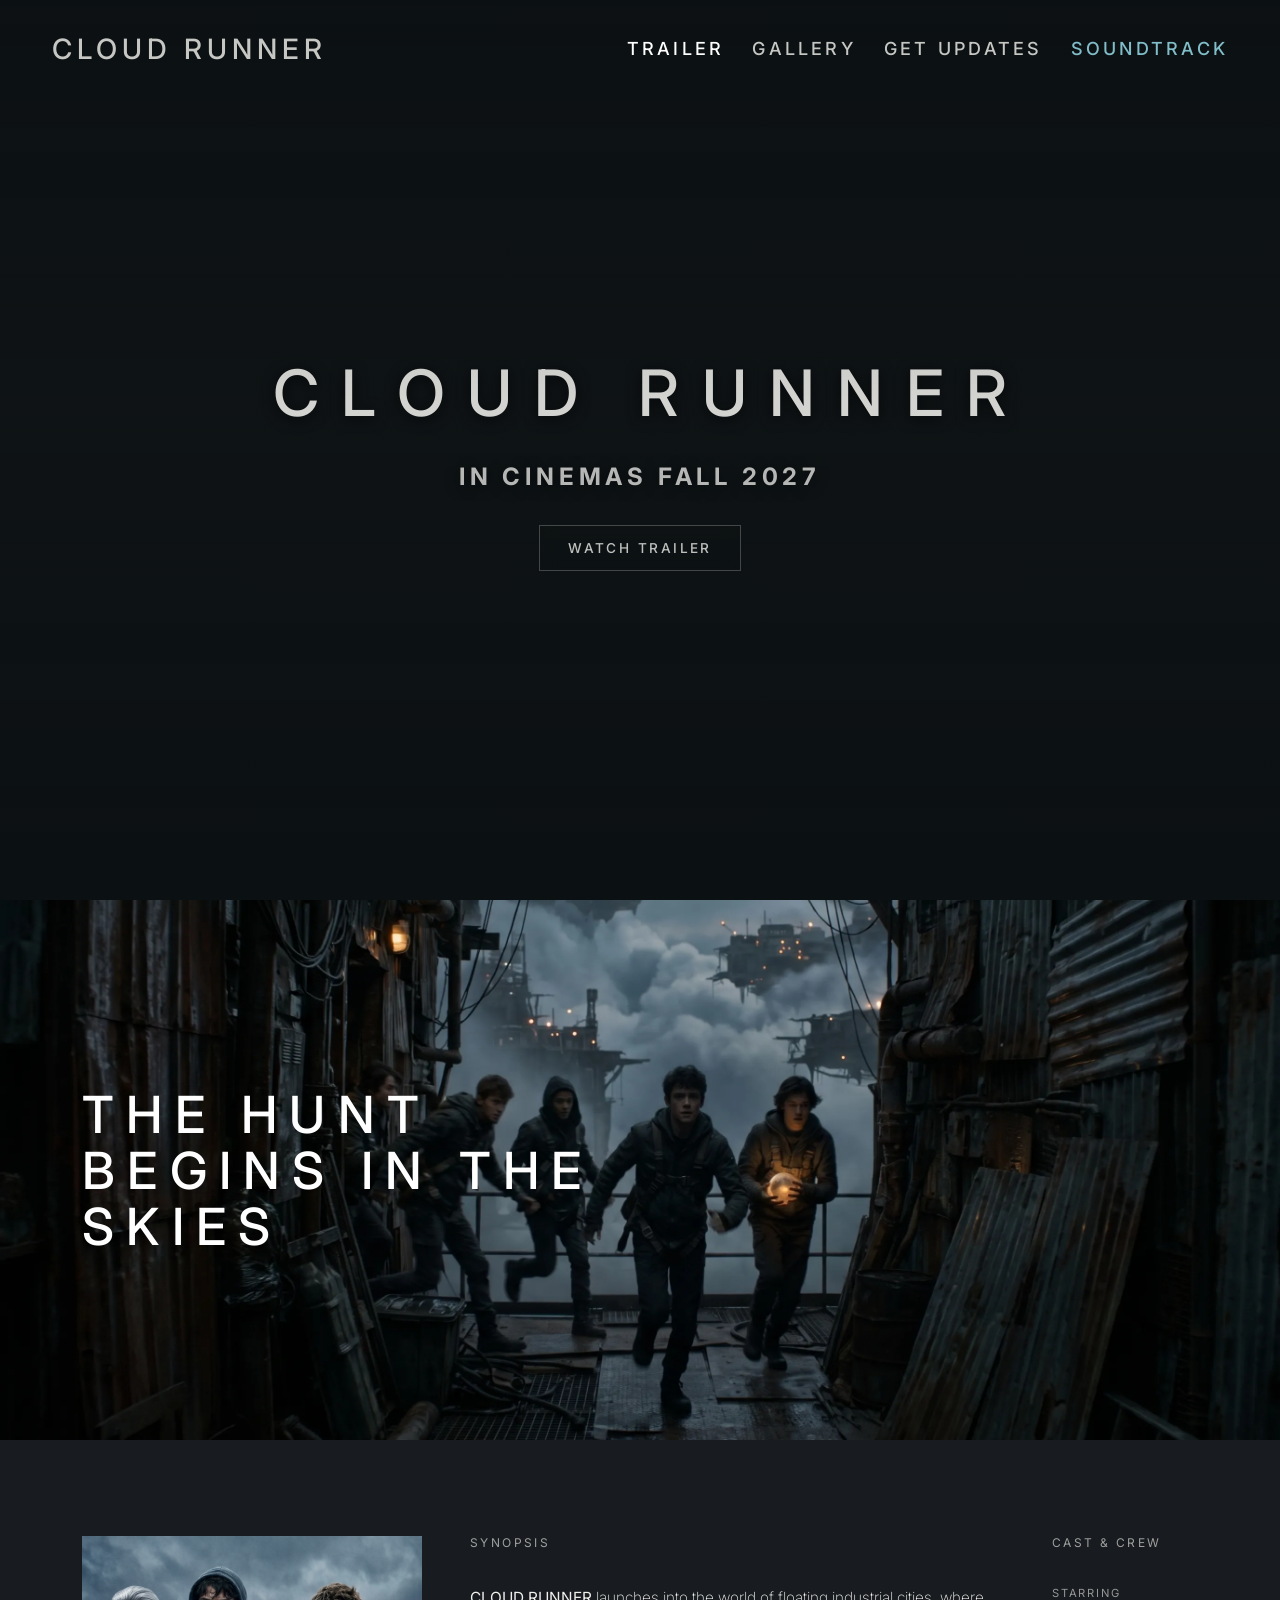
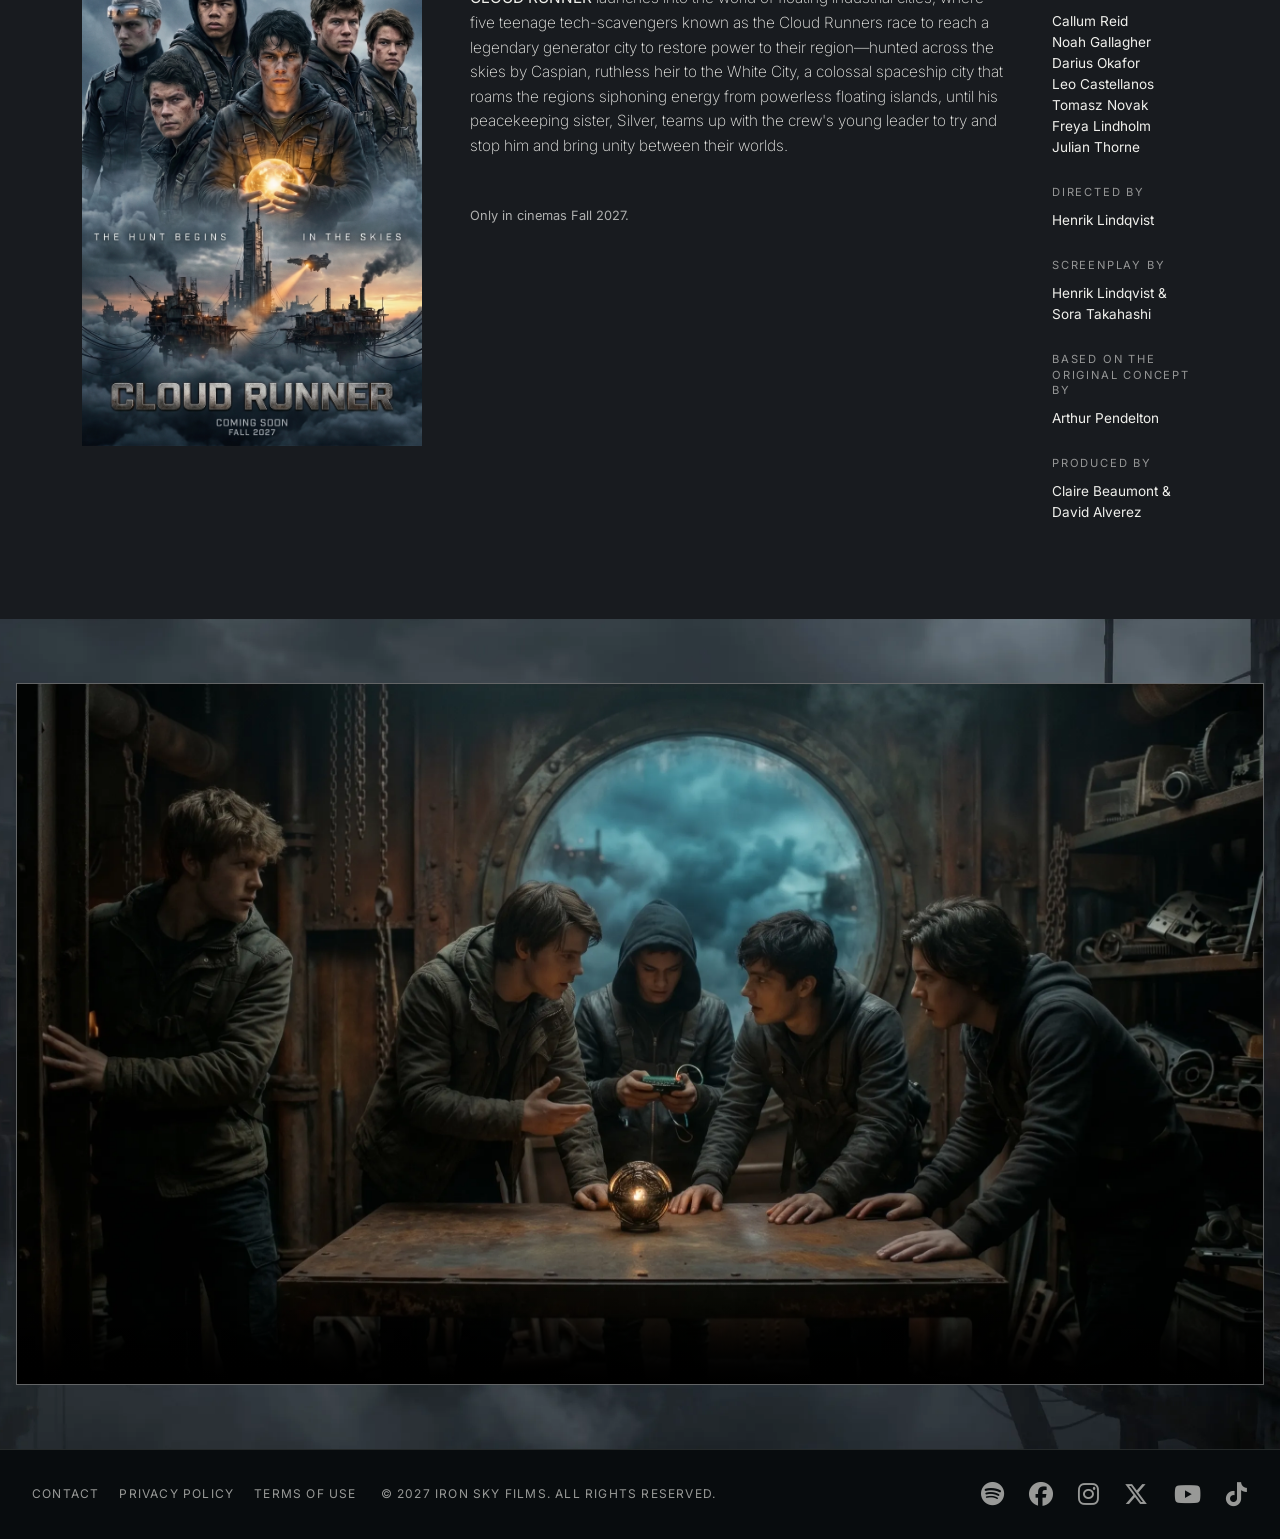
==== commit 74c45ab1: "fix(navigation): update 'GAME' links to 'SOUNDTRACK' across multiple pages" ====
--- a/index.html
+++ b/index.html
@@ -81,7 +81,7 @@
                   class="nav-link cloud-nav-link cloud-nav-link--game"
                   href="game.html"
                 >
-                  GAME
+                  SOUNDTRACK
                 </a>
               </li>
             </ul>
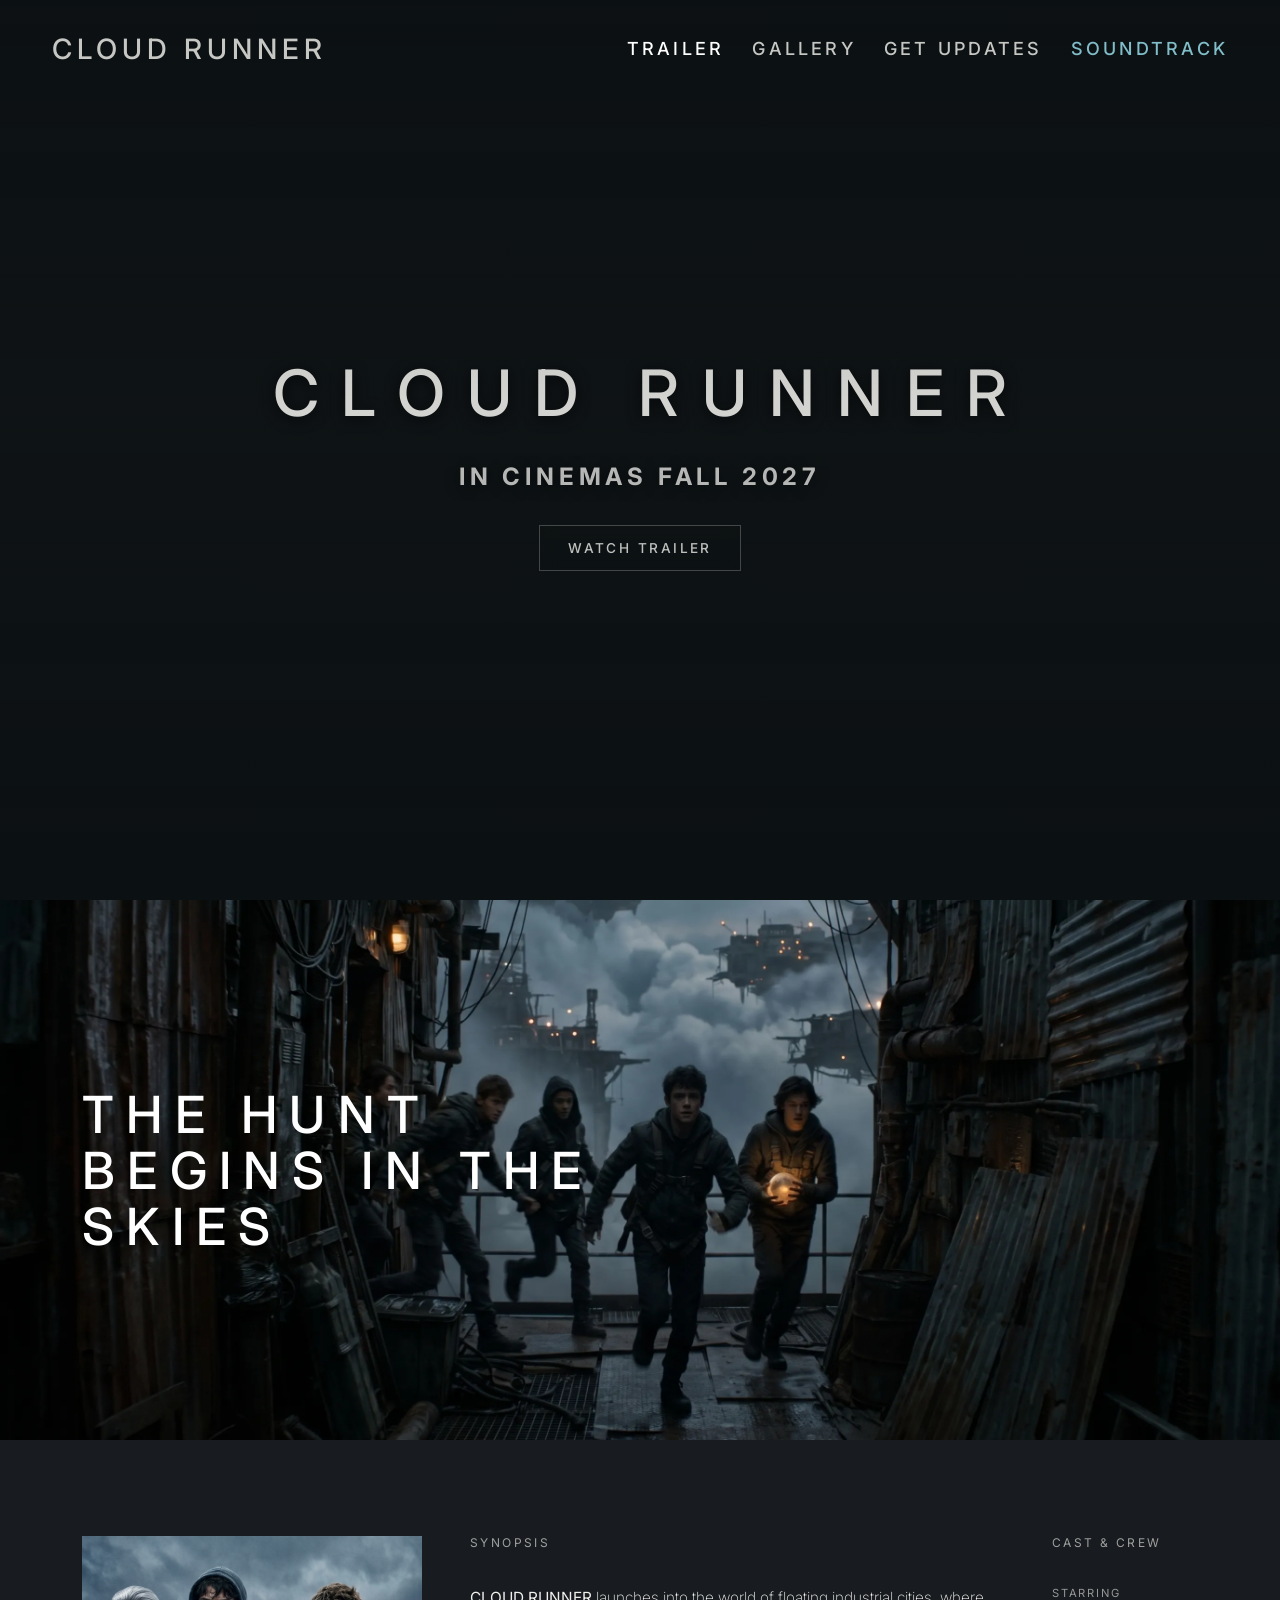
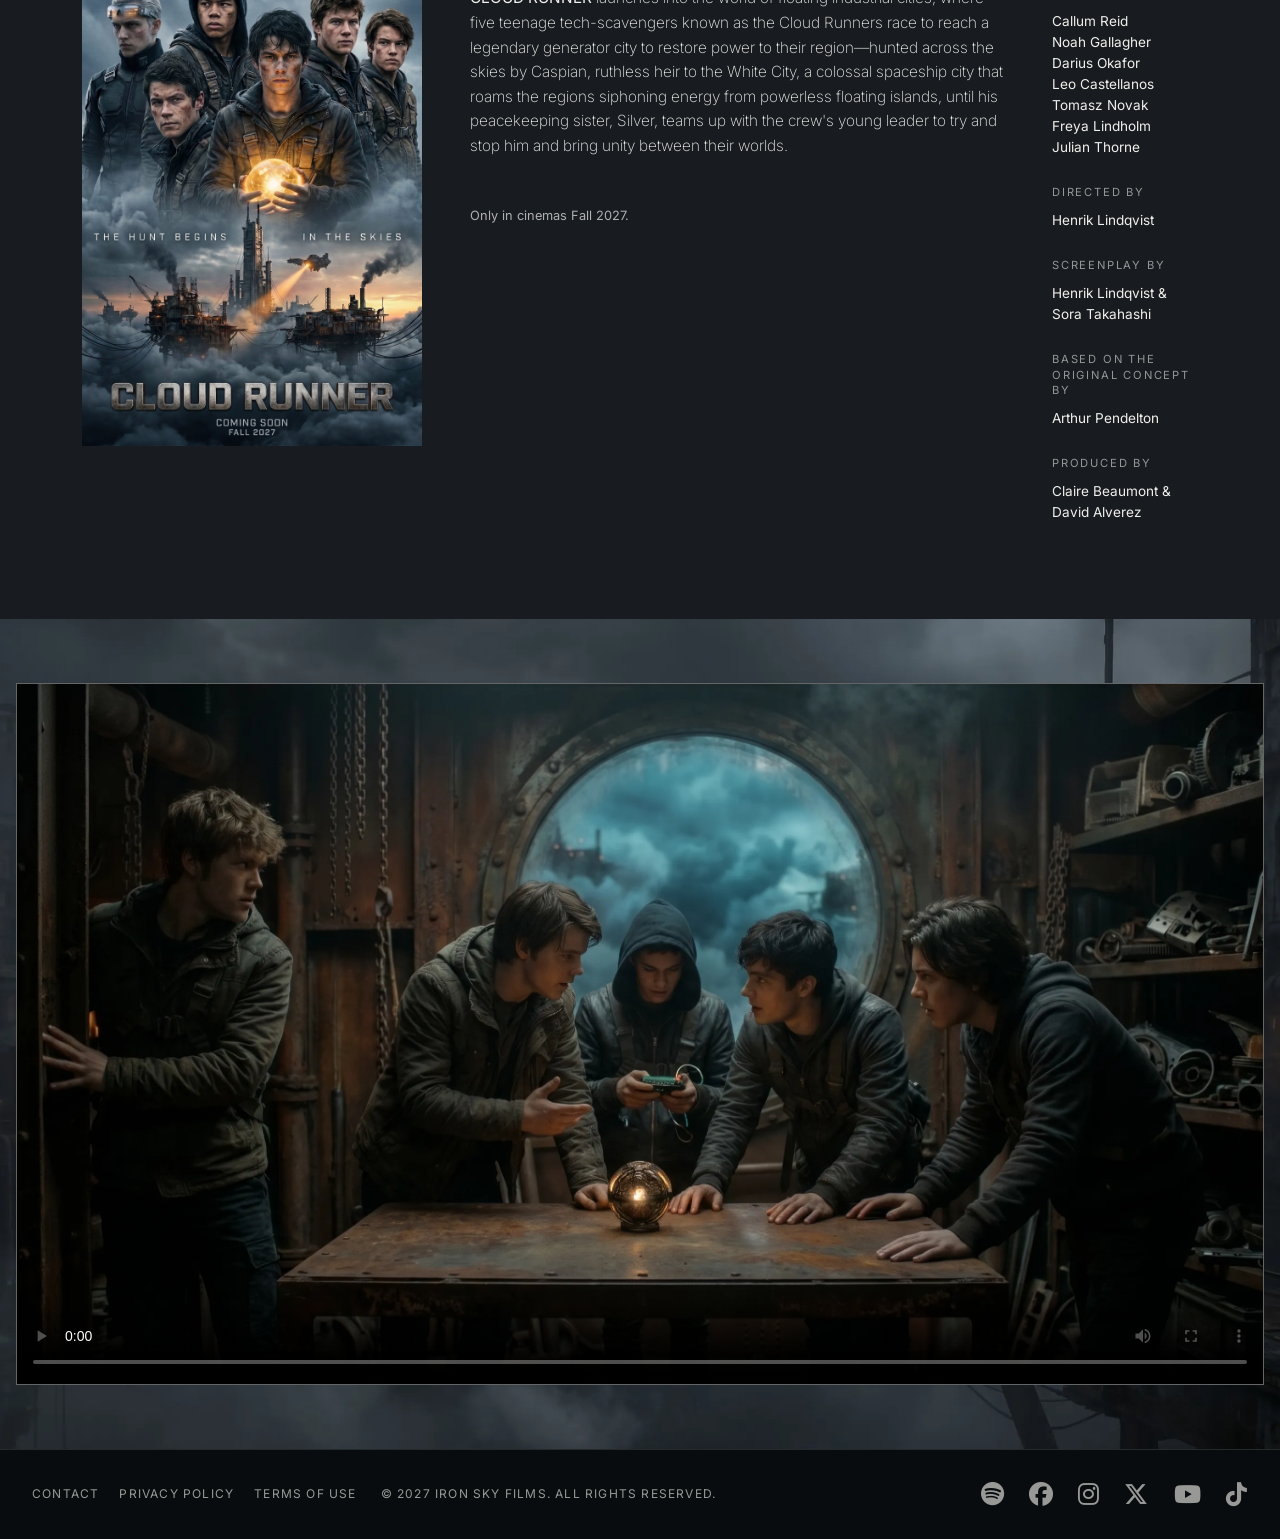
==== commit be774bb4: "fix(navigation): rename 'GAME' links to 'SOUNDTRACK' and update references across multiple pages" ====
--- a/index.html
+++ b/index.html
@@ -78,8 +78,8 @@
               </li>
               <li class="nav-item">
                 <a
-                  class="nav-link cloud-nav-link cloud-nav-link--game"
-                  href="game.html"
+                  class="nav-link cloud-nav-link cloud-nav-link--music"
+                  href="music.html"
                 >
                   SOUNDTRACK
                 </a>
--- a/assets/css/styles.css
+++ b/assets/css/styles.css
@@ -64,15 +64,15 @@
   color: #ffffff !important;
 }
 
-.cloud-nav-link.cloud-nav-link--game,
-.cloud-nav-link.cloud-nav-link--game:hover,
-.cloud-nav-link.cloud-nav-link--game:focus-visible,
-.cloud-nav-link.cloud-nav-link--game.active {
+.cloud-nav-link.cloud-nav-link--music,
+.cloud-nav-link.cloud-nav-link--music:hover,
+.cloud-nav-link.cloud-nav-link--music:focus-visible,
+.cloud-nav-link.cloud-nav-link--music.active {
   color: #82bdca !important;
 }
 
-.cloud-nav-link.cloud-nav-link--game:hover,
-.cloud-nav-link.cloud-nav-link--game:focus-visible {
+.cloud-nav-link.cloud-nav-link--music:hover,
+.cloud-nav-link.cloud-nav-link--music:focus-visible {
   color: #82bdca !important;
 }
 
@@ -1012,13 +1012,13 @@
   font-size: 1.5rem;
 }
 
-.game-hero .hero-content h1,
-.game-hero .hero-content .btn {
+.music-hero .hero-content h1,
+.music-hero .hero-content .btn {
   color: #82bdca;
 }
 
-.game-hero .hero-content .btn:hover,
-.game-hero .hero-content .btn:focus-visible {
+.music-hero .hero-content .btn:hover,
+.music-hero .hero-content .btn:focus-visible {
   color: #82bdca;
 }
 
@@ -1209,10 +1209,10 @@
     background: rgba(8, 12, 14, 0.92);
   }
 
-  .cloud-navbar .navbar-collapse.show .cloud-nav-link.cloud-nav-link--game,
-  .cloud-navbar .navbar-collapse.show .cloud-nav-link.cloud-nav-link--game:hover,
-  .cloud-navbar .navbar-collapse.show .cloud-nav-link.cloud-nav-link--game:focus-visible,
-  .cloud-navbar .navbar-collapse.show .cloud-nav-link.cloud-nav-link--game.active {
+  .cloud-navbar .navbar-collapse.show .cloud-nav-link.cloud-nav-link--music,
+  .cloud-navbar .navbar-collapse.show .cloud-nav-link.cloud-nav-link--music:hover,
+  .cloud-navbar .navbar-collapse.show .cloud-nav-link.cloud-nav-link--music:focus-visible,
+  .cloud-navbar .navbar-collapse.show .cloud-nav-link.cloud-nav-link--music.active {
     color: #82bdca !important;
   }
 }
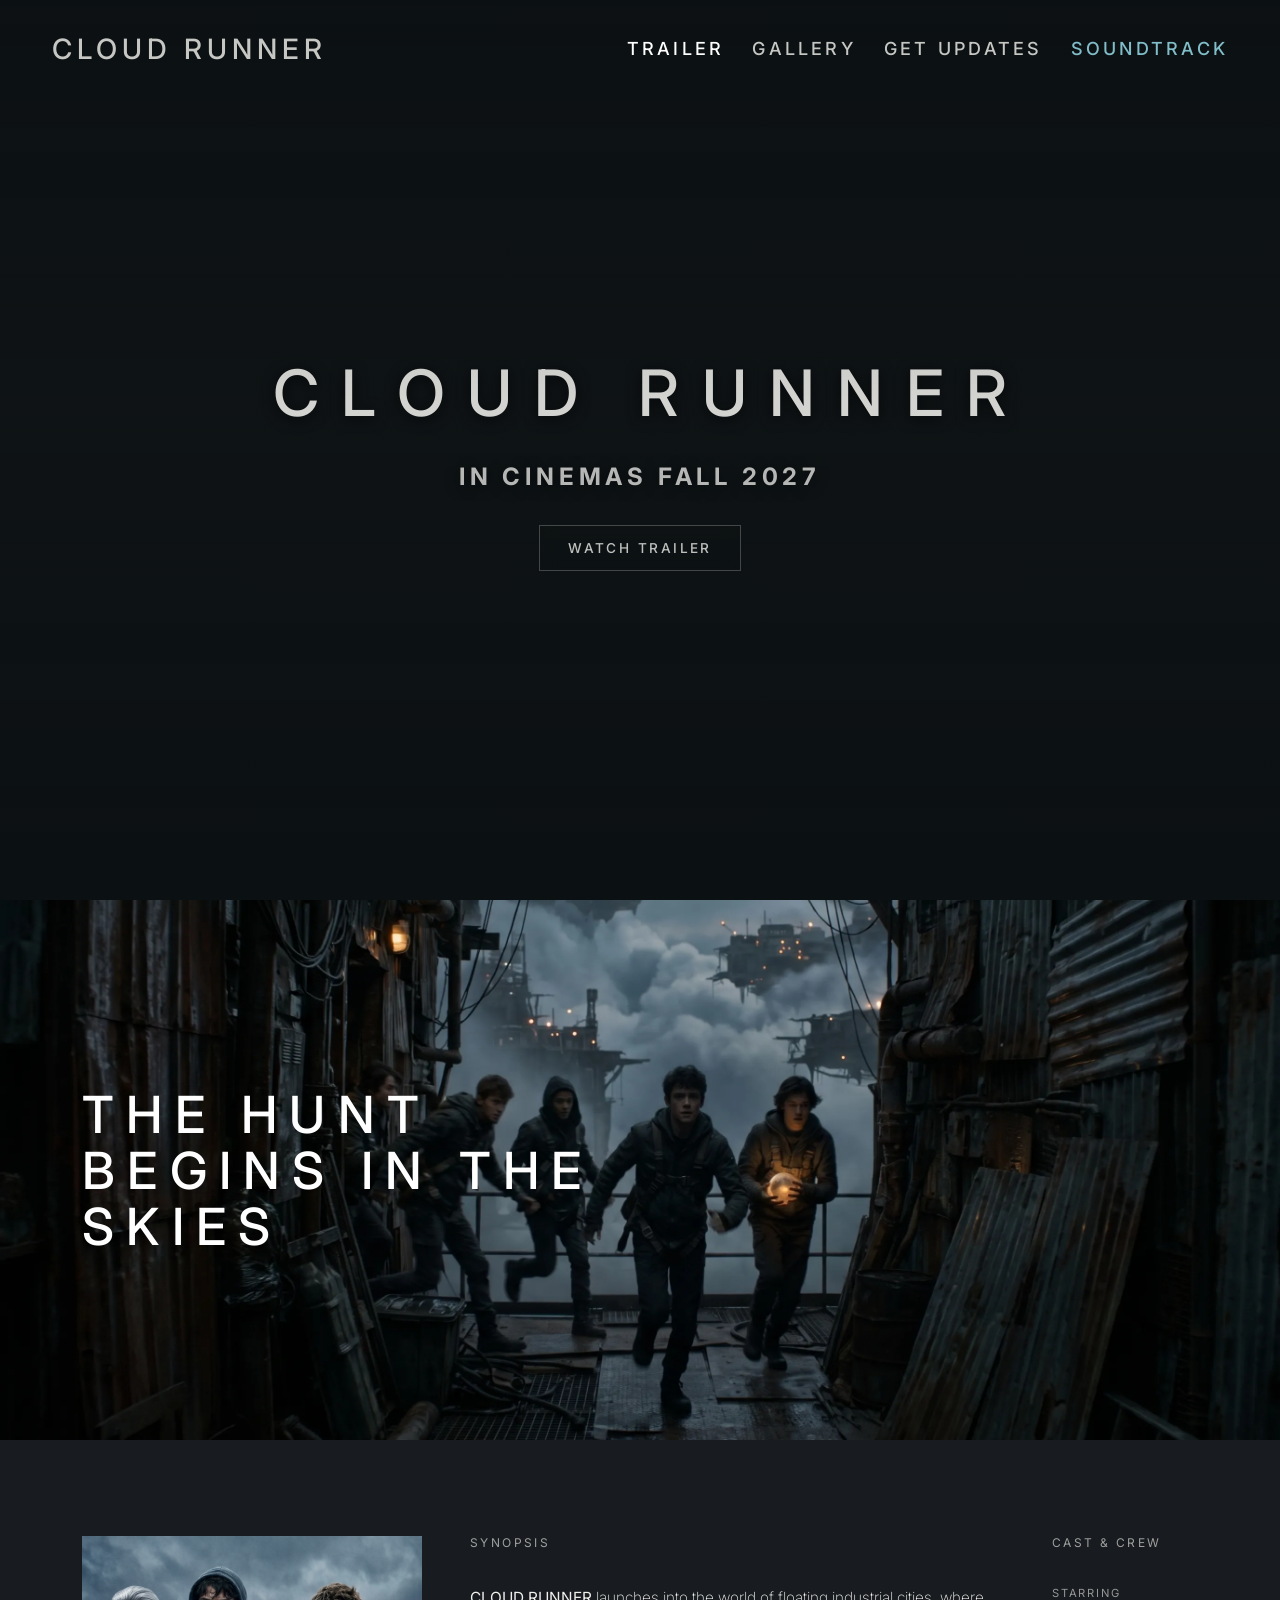
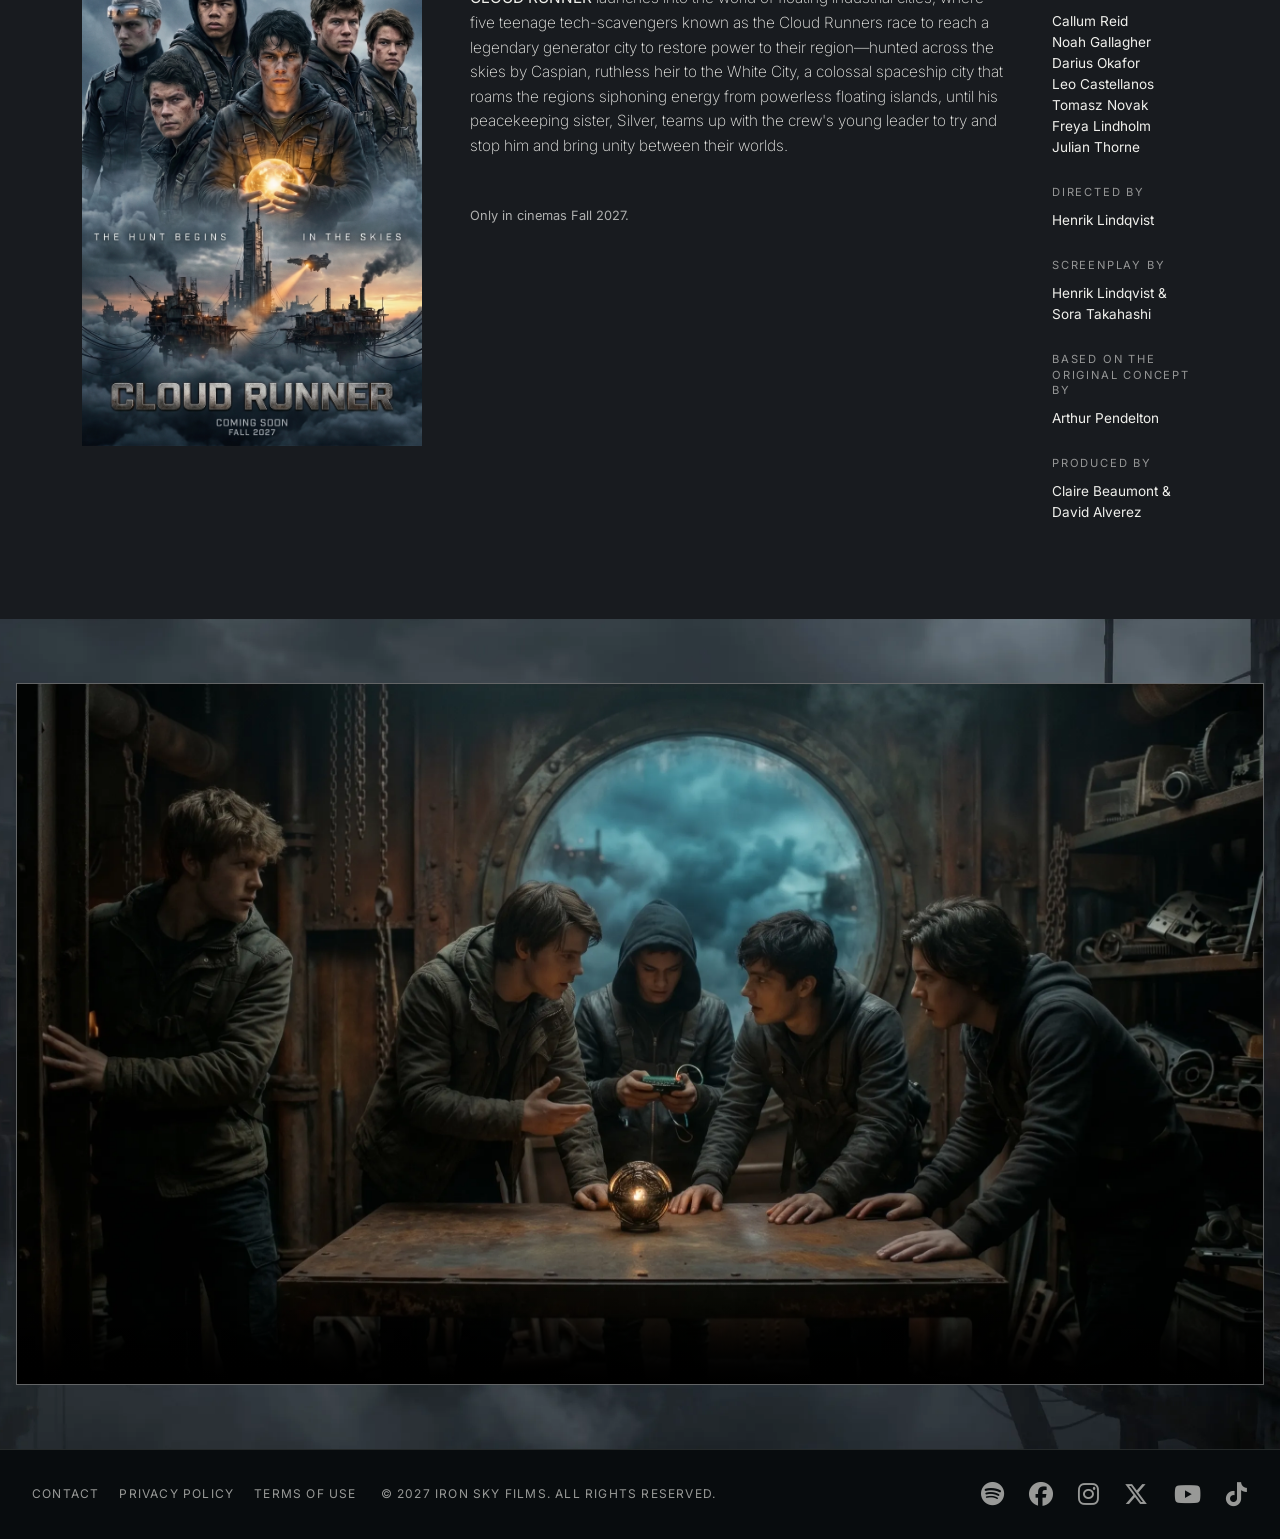
==== commit 9ffb0257: "fix(index.html): standardize self-closing tags for consistency" ====
--- a/index.html
+++ b/index.html
@@ -1,30 +1,30 @@
 <!doctype html>
 <html lang="en">
   <head>
-    <meta charset="utf-8" />
-    <meta name="viewport" content="width=device-width, initial-scale=1.0" />
+    <meta charset="utf-8">
+    <meta name="viewport" content="width=device-width, initial-scale=1.0">
     <meta
       name="description"
       content="Cloud Runner is a thrilling film that takes you on an epic journey through the skies. Experience the adventure and excitement of running through clouds."
-    />
+    >
     <!-- Bootstrap CSS Link -->
     <link
       href="https://cdn.jsdelivr.net/npm/bootstrap@5.3.8/dist/css/bootstrap.min.css"
       rel="stylesheet"
       integrity="sha384-sRIl4kxILFvY47J16cr9ZwB07vP4J8+LH7qKQnuqkuIAvNWLzeN8tE5YBujZqJLB"
       crossorigin="anonymous"
-    />
+    >
     <!-- Custom CSS Stylesheet-->
-    <link rel="stylesheet" href="assets/css/styles.css" />
+    <link rel="stylesheet" href="assets/css/styles.css">
     <link
       rel="stylesheet"
       href="https://cdnjs.cloudflare.com/ajax/libs/font-awesome/6.5.2/css/all.min.css"
-    />
+    >
     <link
       rel="icon"
       type="image/svg+xml"
       href="assets/images/cloud-runner-svg.svg"
-    />
+    >
     <title>Cloud Runner</title>
   </head>
 
@@ -93,13 +93,13 @@
         <source
           src="assets/videos/cloud-runner-video-background-header-home-page.mp4"
           type="video/mp4"
-        />
+        >
         Your browser does not support the video tag.
       </video>
 
       <div class="hero-content">
         <h1>CLOUD RUNNER</h1>
-        <br />
+        <br>
         <p>IN CINEMAS FALL 2027</p>
         <a class="btn btn-outline-light" href="#trailer"> WATCH TRAILER </a>
       </div>
@@ -126,7 +126,7 @@
                   src="assets/images/cloud-runner-poster.jpg"
                   alt="Cloud Runner film poster"
                   loading="lazy"
-                />
+                >
               </figure>
             </div>
 
@@ -162,12 +162,12 @@
                   <div class="credit">
                     <dt>Starring</dt>
                     <dd>
-                      Callum Reid<br />
-                      Noah Gallagher<br />
-                      Darius Okafor<br />
-                      Leo Castellanos<br />
-                      Tomasz Novak<br />
-                      Freya Lindholm<br />
+                      Callum Reid<br>
+                      Noah Gallagher<br>
+                      Darius Okafor<br>
+                      Leo Castellanos<br>
+                      Tomasz Novak<br>
+                      Freya Lindholm<br>
                       Julian Thorne
                     </dd>
                   </div>
@@ -180,7 +180,7 @@
                   <div class="credit">
                     <dt>Screenplay by</dt>
                     <dd>
-                      Henrik Lindqvist &amp; <br />
+                      Henrik Lindqvist &amp; <br>
                       Sora Takahashi
                     </dd>
                   </div>
@@ -193,7 +193,7 @@
                   <div class="credit">
                     <dt>Produced by</dt>
                     <dd>
-                      Claire Beaumont &amp; <br />
+                      Claire Beaumont &amp; <br>
                       David Alverez
                     </dd>
                   </div>
@@ -220,7 +220,7 @@
               <source
                 src="assets/videos/cloud-runner-video-placeholder-index-page.mp4"
                 type="video/mp4"
-              />
+              >
               Your browser does not support the video tag.
             </video>
           </div>
--- a/assets/css/styles.css
+++ b/assets/css/styles.css
@@ -327,22 +327,12 @@
 
 .updates-hero {
   /* min-height: 60vh; */
-  height: 100vh;
-  min-height: 100svh;
+  height: 100svh;
+  min-height: 500px;
   background-image: url("../images/cloud-runner-hero-image-updates-page.webp");
   background-position: center;
-  background-size: 115% auto;
+  background-size: cover;
   background-repeat: no-repeat;
-}
-
-.updates-hero .hero-content p {
-  max-width: 42rem;
-  margin-bottom: 0;
-  font-size: 1.5rem;
-  font-weight: 400;
-  letter-spacing: 0.04em;
-  line-height: 1.7;
-  text-transform: none;
 }
 
 .updates-main {
@@ -540,12 +530,11 @@
 /* Thank You Page */
 
 .updates-hero-thank-you {
-  /* min-height: 60vh; */
-  height: 100vh;
-  min-height: 100svh;
+  height: 100svh;
+  min-height: 500px;
   background-image: url("../images/cloud-runner-hero-image-background-thank-you-page.webp");
   background-position: center;
-  background-size: 118% auto;
+  background-size: cover;
   background-repeat: no-repeat;
 }
 
@@ -867,12 +856,6 @@
     font-size: 1.45rem;
     letter-spacing: 0.14em;
     line-height: 1.3;
-  }
-
-  .updates-hero .hero-content p {
-    font-size: 0.9375rem;
-    max-width: 22rem;
-    margin-inline: auto;
   }
 
   .gallery-carousel-container {
@@ -1206,7 +1189,7 @@
 @media (max-width: 767.98px) {
   .cloud-navbar .navbar-collapse.show,
   .cloud-navbar .navbar-collapse.collapsing {
-    background: rgba(8, 12, 14, 0.92);
+    background: transparent;
   }
 
   .cloud-navbar .navbar-collapse.show .cloud-nav-link.cloud-nav-link--music,
@@ -1215,5 +1198,32 @@
   .cloud-navbar .navbar-collapse.show .cloud-nav-link.cloud-nav-link--music.active {
     color: #82bdca !important;
   }
-}
-
+
+  .gallery-mobile-list {
+    display: grid;
+    gap: 1.25rem;
+  }
+
+  .gallery-mobile-list article {
+    width: 100%;
+    margin-bottom: 0;
+    overflow: visible;
+  }
+
+  .gallery-mobile-list img {
+    display: block;
+    width: 100%;
+    height: auto;
+    aspect-ratio: 16 / 9;
+    object-fit: cover;
+    object-position: center;
+    transform: none;
+  }
+
+  .gallery-mobile-tag,
+  .gallery-mobile-list h3,
+  .gallery-mobile-list p {
+    display: block;
+  }
+}
+
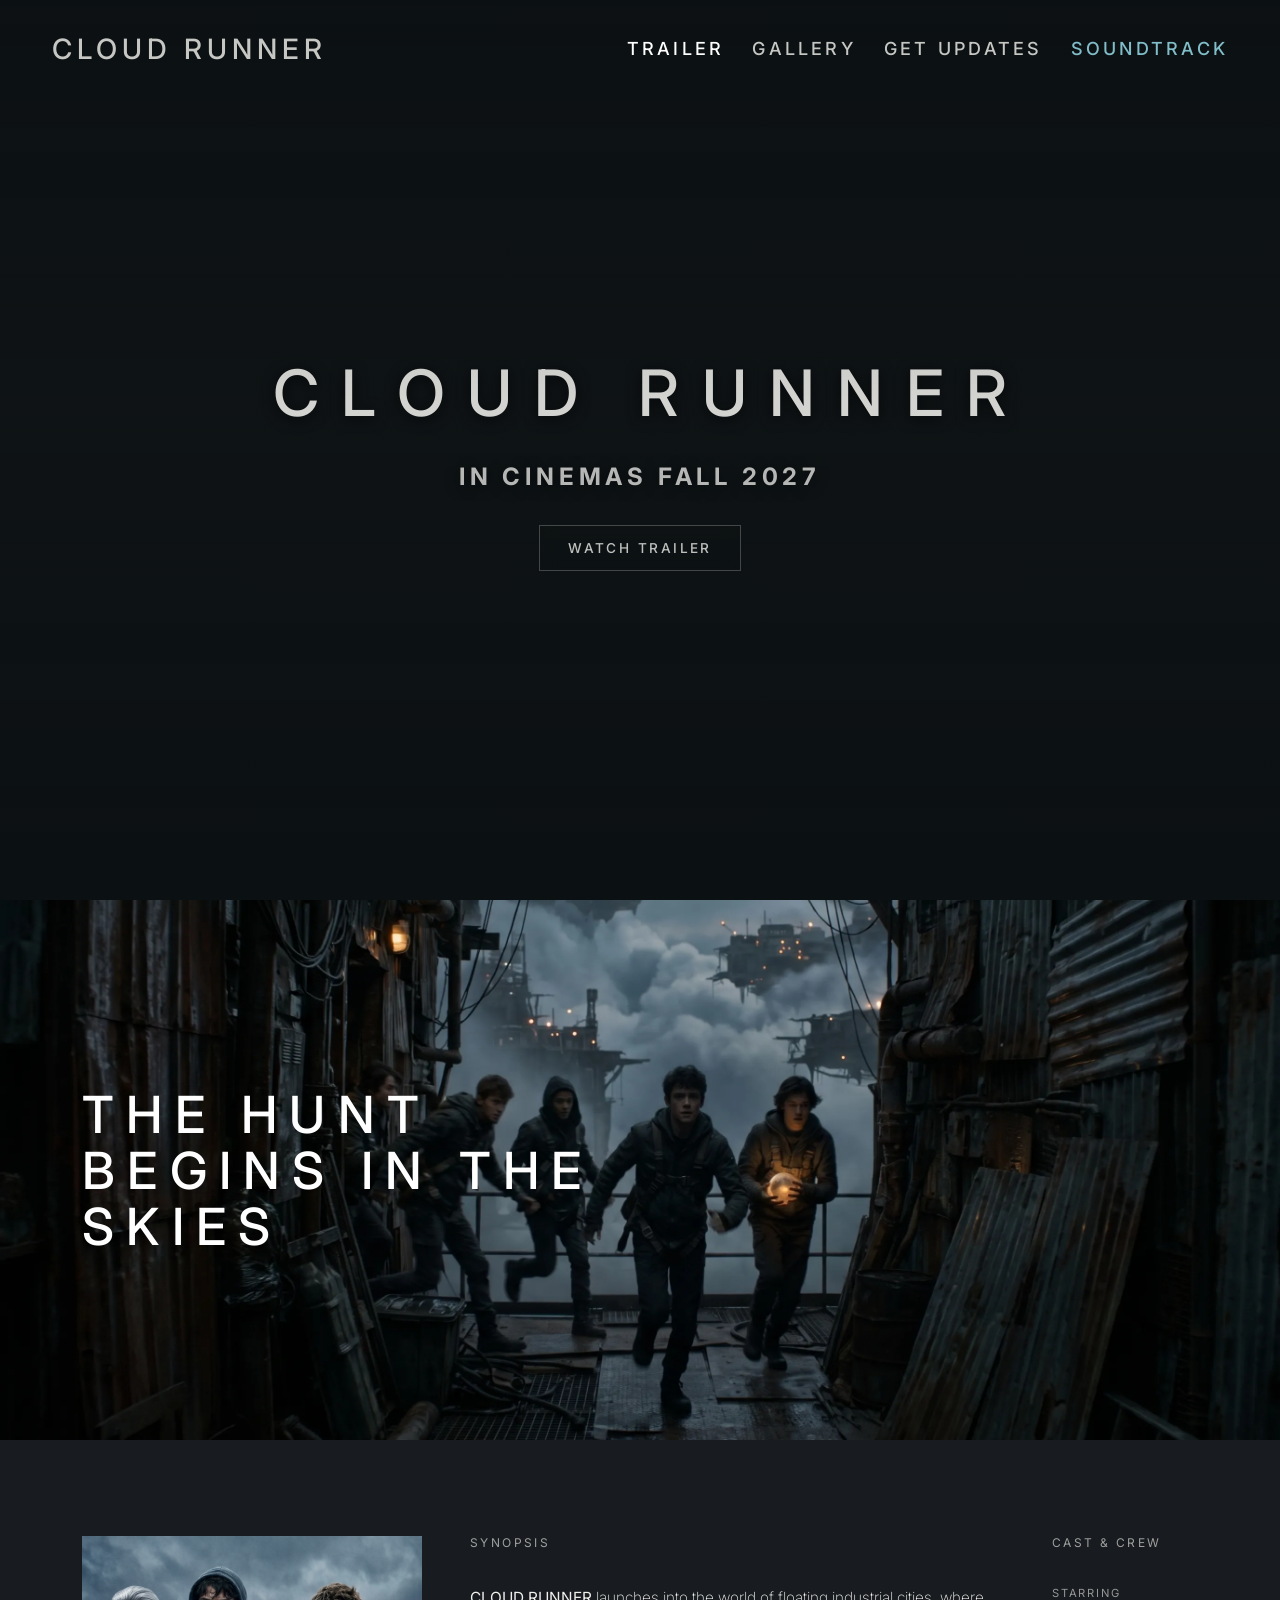
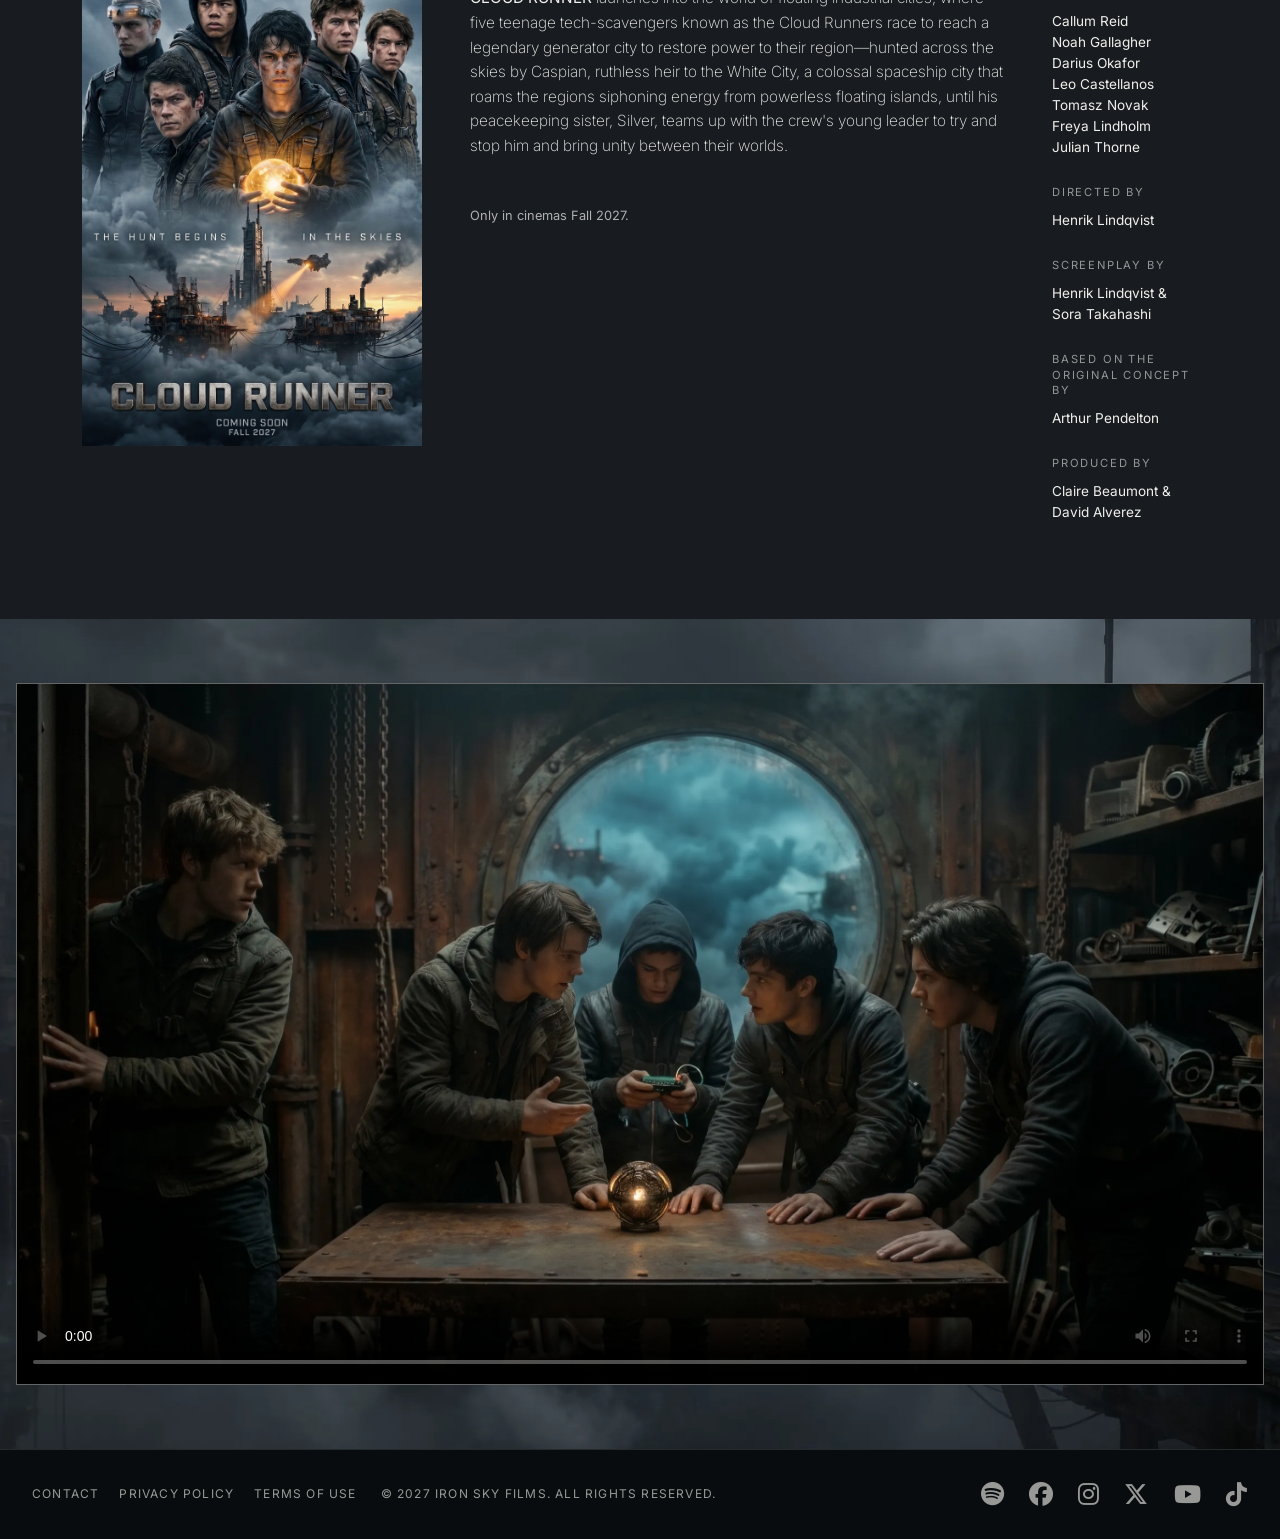
==== commit 1c502c01: "fix: update video source to teaser trailer and add new video file" ====
--- a/index.html
+++ b/index.html
@@ -218,7 +218,7 @@
               poster="assets/images/cloud-runner-image-video-trailer-index-page.webp"
             >
               <source
-                src="assets/videos/cloud-runner-video-placeholder-index-page.mp4"
+                src="assets/videos/cloud-runner-video-teaser-trailer-index-page.mp4"
                 type="video/mp4"
               >
               Your browser does not support the video tag.
@@ -295,6 +295,6 @@
       </div>
     </footer>
 
-    <script src="https://cdn.jsdelivr.net/npm/bootstrap@5.3.3/dist/js/bootstrap.bundle.min.js"></script>
+    <script src="https://cdn.jsdelivr.net/npm/bootstrap@5.3.8/dist/js/bootstrap.bundle.min.js"></script>
   </body>
 </html>
